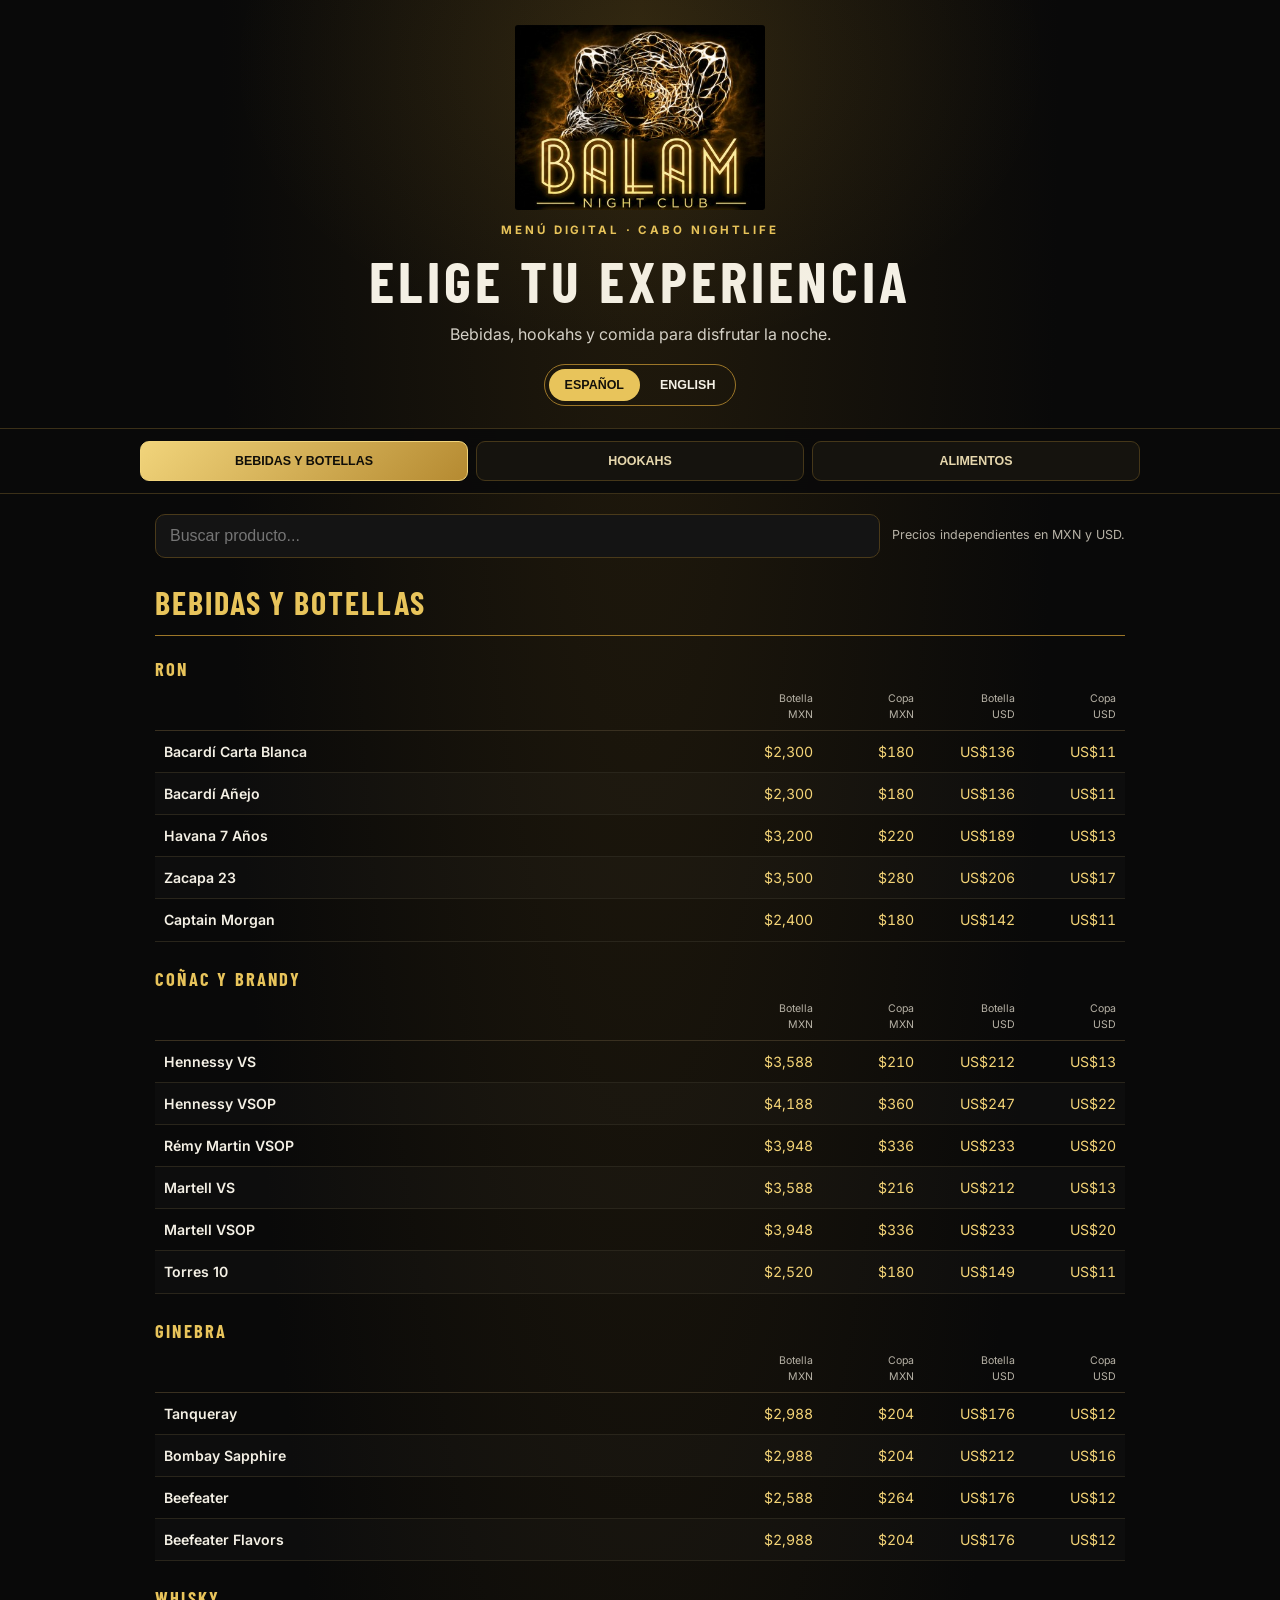
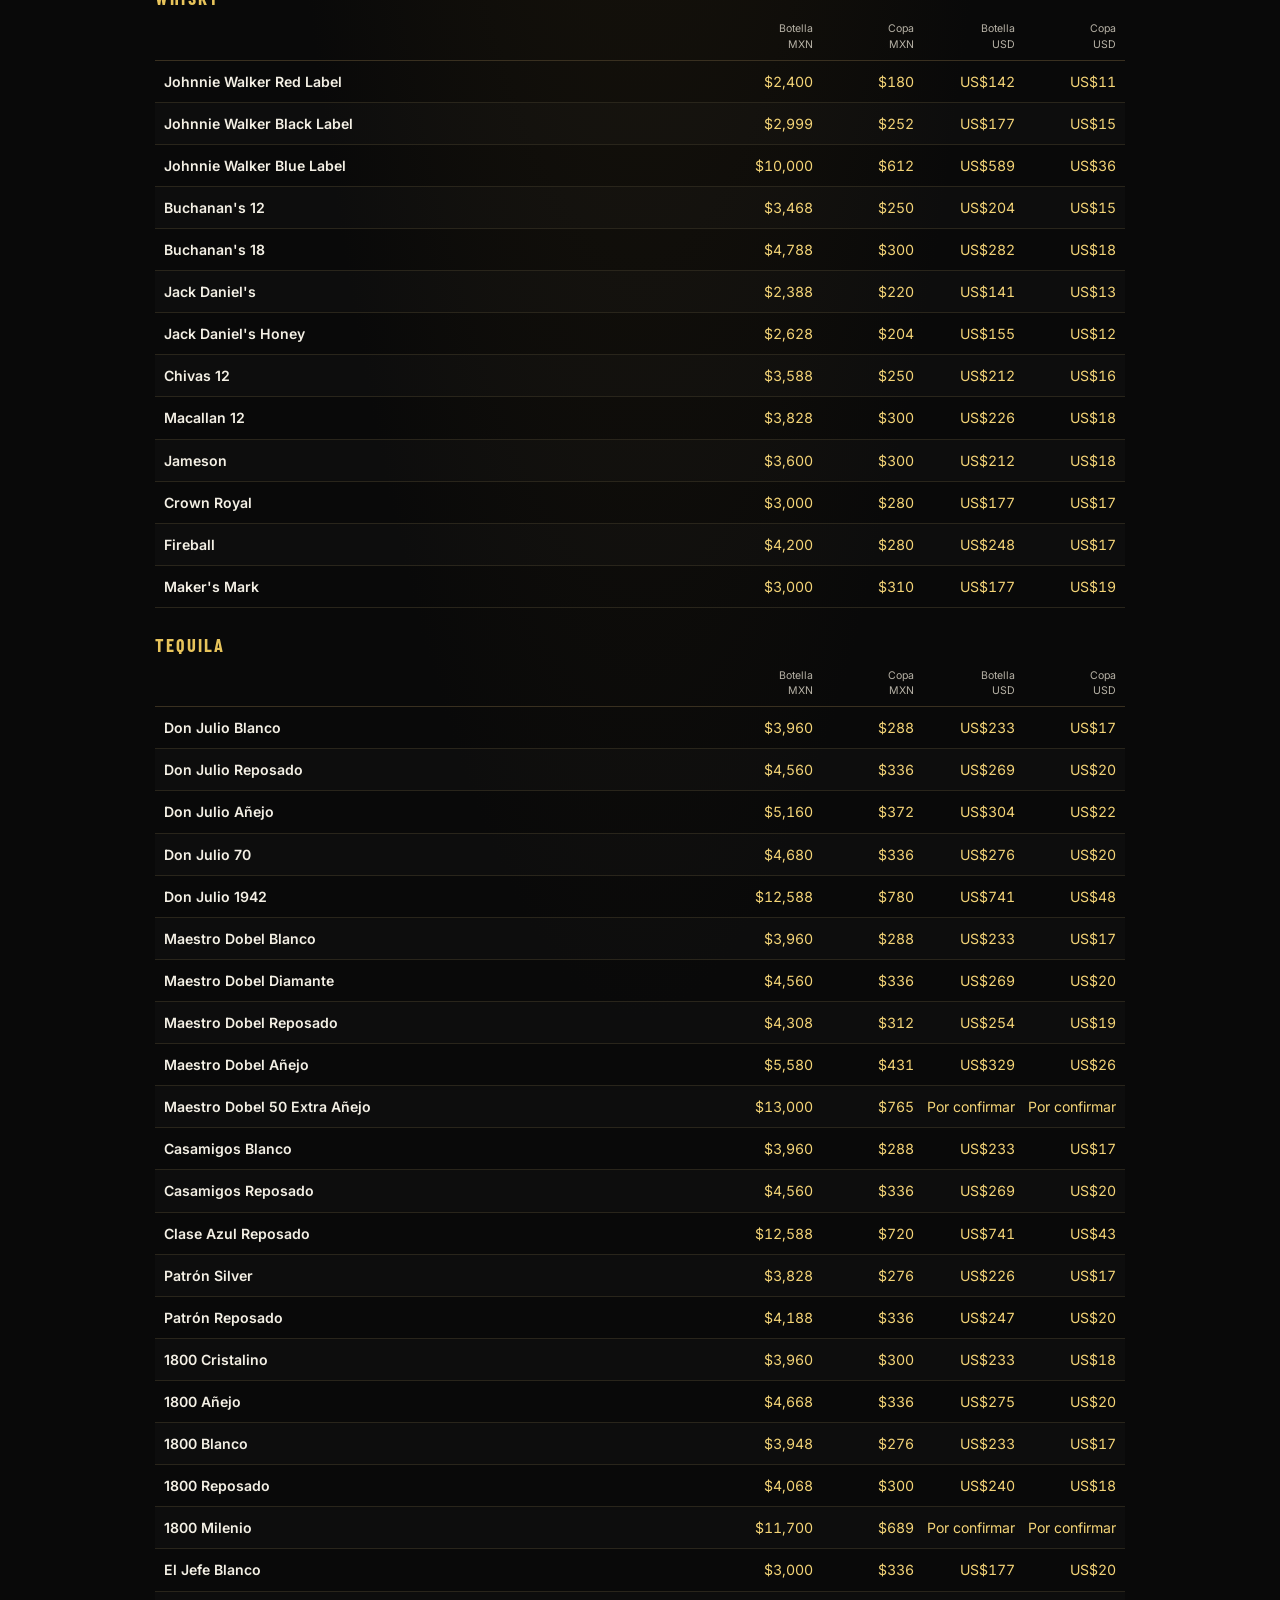
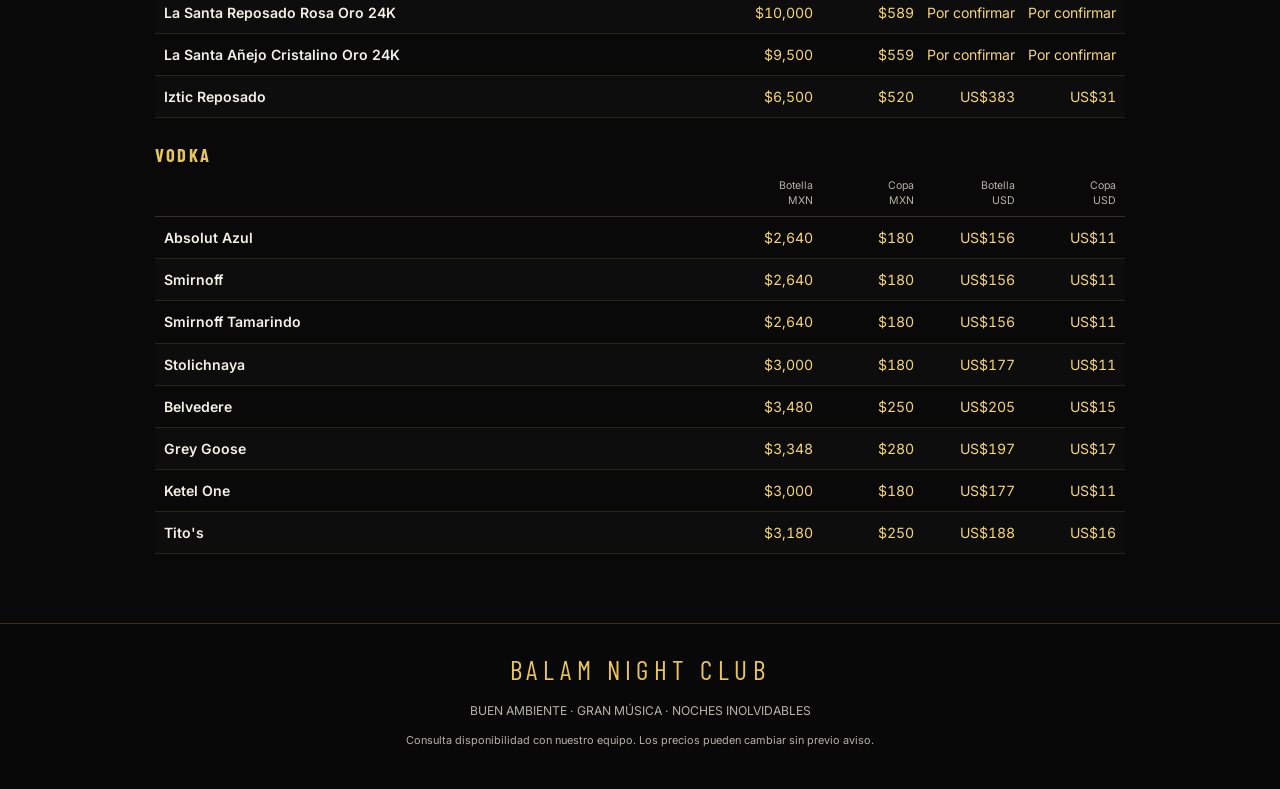
==== index.html @ 35eba12b "Add files via upload" ====
<!doctype html>
<html lang="es">
<head>
<meta charset="utf-8"><meta name="viewport" content="width=device-width, initial-scale=1">
<meta name="theme-color" content="#090909">
<meta name="description" content="Menú digital bilingüe de BALAM NIGHT CLUB. Drinks, bottles, hookahs and food.">
<title>BALAM NIGHT CLUB | Menú Digital</title>
<link rel="stylesheet" href="styles.css">
</head>
<body>
<header class="hero">
  <div class="hero-glow"></div>
  <img class="logo" src="assets/balam-logo.jpeg" alt="Logo BALAM NIGHT CLUB">
  <p class="eyebrow" data-i18n="eyebrow">MENÚ DIGITAL · CABO NIGHTLIFE</p>
  <h1 data-i18n="welcome">ELIGE TU EXPERIENCIA</h1>
  <p class="sub" data-i18n="subtitle">Bebidas, hookahs y comida para disfrutar la noche.</p>
  <div class="language" aria-label="Language selector">
    <button id="esBtn" class="active" type="button">ESPAÑOL</button>
    <button id="enBtn" type="button">ENGLISH</button>
  </div>
</header>
<nav class="tabs" aria-label="Menu categories">
  <button class="tab active" data-tab="drinks" data-i18n="drinks">BEBIDAS Y BOTELLAS</button>
  <button class="tab" data-tab="hookahs" data-i18n="hookahs">HOOKAHS</button>
  <button class="tab" data-tab="food" data-i18n="food">ALIMENTOS</button>
</nav>
<main>
  <div class="toolbar">
    <input id="search" type="search" placeholder="Buscar producto..." aria-label="Search menu">
    <p data-i18n="pricesNote">Precios independientes en MXN y USD.</p>
  </div>
  <section id="drinks" class="panel active">
    <h2 data-i18n="drinksTitle">Bebidas y botellas</h2>
    <div id="drinkGroups"></div>
  </section>
  <section id="hookahs" class="panel">
    <h2 data-i18n="hookahTitle">Hookahs</h2>
    <div id="hookahPrices" class="price-cards"></div>
    <h3 data-i18n="flavorsTitle">Sabores disponibles</h3>
    <div id="flavorGroups" class="flavor-grid"></div>
  </section>
  <section id="food" class="panel">
    <h2 data-i18n="foodTitle">Alimentos</h2>
    <div id="foodGrid" class="food-grid"></div>
  </section>
  <p id="empty" class="empty" hidden data-i18n="empty">No se encontraron productos.</p>
</main>
<footer>
  <p class="footer-brand">BALAM NIGHT CLUB</p>
  <p data-i18n="footer">GOOD VIBES · GREAT MUSIC · UNFORGETTABLE NIGHTS</p>
  <p class="disclaimer" data-i18n="disclaimer">Consulta disponibilidad con nuestro equipo. Los precios pueden cambiar sin previo aviso.</p>
</footer>
<script src="menu-data.js"></script><script src="app.js"></script>
</body></html>
---- styles.css ----
@import url('https://fonts.googleapis.com/css2?family=Barlow+Condensed:wght@500;600;700;800&family=Inter:wght@400;500;600;700&display=swap');
:root{--bg:#090909;--panel:#141414;--gold:#e8c45b;--gold2:#9c7628;--text:#f4f0e5;--muted:#b7b2a6;--line:#3b3018;--pink:#c5359d}
*{box-sizing:border-box}html{scroll-behavior:smooth}body{margin:0;background:radial-gradient(ellipse at top,#211a0c 0,#090909 420px);color:var(--text);font-family:Inter,Arial,sans-serif;line-height:1.5}.hero{max-width:1050px;margin:auto;text-align:center;padding:25px 18px 22px;position:relative;overflow:hidden}.hero-glow{position:absolute;inset:0;pointer-events:none;background:radial-gradient(ellipse at 50% 15%,#d4a83b1b,transparent 55%)}.logo{position:relative;display:block;width:min(250px,68vw);height:auto;max-height:210px;object-fit:contain;margin:0 auto 10px;border-radius:3px}.eyebrow{letter-spacing:.25em;color:var(--gold);font-size:.72rem;font-weight:700}.hero h1{font-family:"Barlow Condensed",Impact,sans-serif;text-transform:uppercase;letter-spacing:.07em;font-size:clamp(2rem,7vw,3.6rem);line-height:1.02;margin:12px 0}.sub{color:#d4d0c6;margin:0 auto 18px;max-width:540px}.language{display:inline-flex;border:1px solid var(--gold2);border-radius:999px;padding:4px;gap:4px}.language button{border:0;border-radius:999px;background:transparent;color:var(--text);padding:9px 16px;font-weight:700;font-size:.78rem;cursor:pointer}.language button.active{background:var(--gold);color:#14110a}.tabs{position:sticky;top:0;z-index:10;display:flex;gap:8px;overflow-x:auto;padding:12px max(12px,calc((100vw - 1000px)/2));background:#0a0a0af2;backdrop-filter:blur(14px);border-top:1px solid var(--line);border-bottom:1px solid var(--line)}.tab{flex:1;white-space:nowrap;border:1px solid #453719;background:#15130e;color:#e6d7ad;border-radius:9px;padding:12px 14px;font-weight:800;font-size:.78rem;cursor:pointer}.tab.active{background:linear-gradient(135deg,#f1d47b,#b58a31);color:#100e08;border-color:#f1d47b}main{max-width:1000px;margin:auto;padding:15px 15px 45px}.toolbar{display:flex;gap:12px;align-items:center;justify-content:space-between;flex-wrap:wrap;margin:5px 0 20px}.toolbar input{flex:1;min-width:200px;background:#141414;border:1px solid #4a3a1a;border-radius:10px;color:white;padding:12px 14px;font-size:1rem;outline:none}.toolbar input:focus{border-color:var(--gold)}.toolbar p{color:var(--muted);font-size:.78rem;margin:0}.panel{display:none}.panel.active{display:block}h2,h3{font-family:"Barlow Condensed",Impact,sans-serif;text-transform:uppercase;letter-spacing:.06em}h2{font-size:2rem;color:var(--gold);border-bottom:1px solid var(--gold2);padding-bottom:9px;margin:12px 0 18px}h3{color:var(--gold);font-size:1.4rem;margin:25px 0 12px}.drink-group{margin-bottom:24px}.group-title{font-size:1.15rem;color:var(--gold);text-transform:uppercase;letter-spacing:.12em;margin:20px 0 8px}.drink-head,.drink-row{display:grid;grid-template-columns:minmax(150px,1fr) repeat(4,minmax(62px,94px));gap:7px;align-items:center}.drink-head{color:var(--muted);font-size:.66rem;text-align:right;padding:0 9px 7px;border-bottom:1px solid #393020}.drink-head span:first-child{text-align:left}.drink-row{padding:10px 9px;border-bottom:1px solid #29251b;font-size:.88rem}.drink-row:nth-child(even){background:#ffffff04}.product-name{font-weight:600}.price{text-align:right;color:#f4d477;font-variant-numeric:tabular-nums;white-space:nowrap}.missing{color:#827c6e}.price-cards{display:grid;grid-template-columns:repeat(auto-fit,minmax(210px,1fr));gap:12px}.price-card,.flavor-card,.food-card{border:1px solid var(--line);background:linear-gradient(145deg,#181818,#0e0e0e);border-radius:12px;padding:16px}.price-card h3{margin:0 0 10px}.price-pair{display:flex;justify-content:space-between;gap:10px;border-top:1px solid #302817;padding-top:9px;margin-top:8px}.price-pair strong{color:var(--gold)}.flavor-grid,.food-grid{display:grid;grid-template-columns:repeat(auto-fit,minmax(220px,1fr));gap:12px}.flavor-card h3{margin:0 0 8px}.flavor-card ul{margin:0;padding-left:18px;color:#ddd8cb}.food-card h3{margin:0 0 7px;font-size:1.35rem}.food-card p{color:var(--muted);font-size:.9rem;margin:0 0 12px}.food-price{font-size:1.2rem;font-weight:800;color:var(--gold)}.food-price small{display:block;color:var(--muted);font-size:.75rem;font-weight:500}.empty{text-align:center;color:var(--muted);padding:25px}footer{text-align:center;padding:25px 15px 40px;border-top:1px solid var(--line);background:#080808;color:var(--muted);font-size:.76rem}.footer-brand{font-family:"Barlow Condensed",Impact,sans-serif;color:var(--gold);font-size:1.7rem;letter-spacing:.2em;margin:0}.disclaimer{max-width:600px;margin:10px auto 0;font-size:.68rem}.hidden-by-search{display:none!important}
@media(max-width:620px){.hero{padding-top:18px}.logo{width:min(210px,60vw)}.tabs{padding:9px 10px}.tab{font-size:.68rem;padding:11px 10px}.drink-head,.drink-row{grid-template-columns:minmax(110px,1fr) repeat(4,minmax(48px,1fr));gap:4px}.drink-head{font-size:.56rem;padding-left:2px;padding-right:2px}.drink-row{font-size:.72rem;padding:10px 2px}.product-name{overflow-wrap:anywhere}.price{font-size:.69rem}.toolbar p{width:100%}}
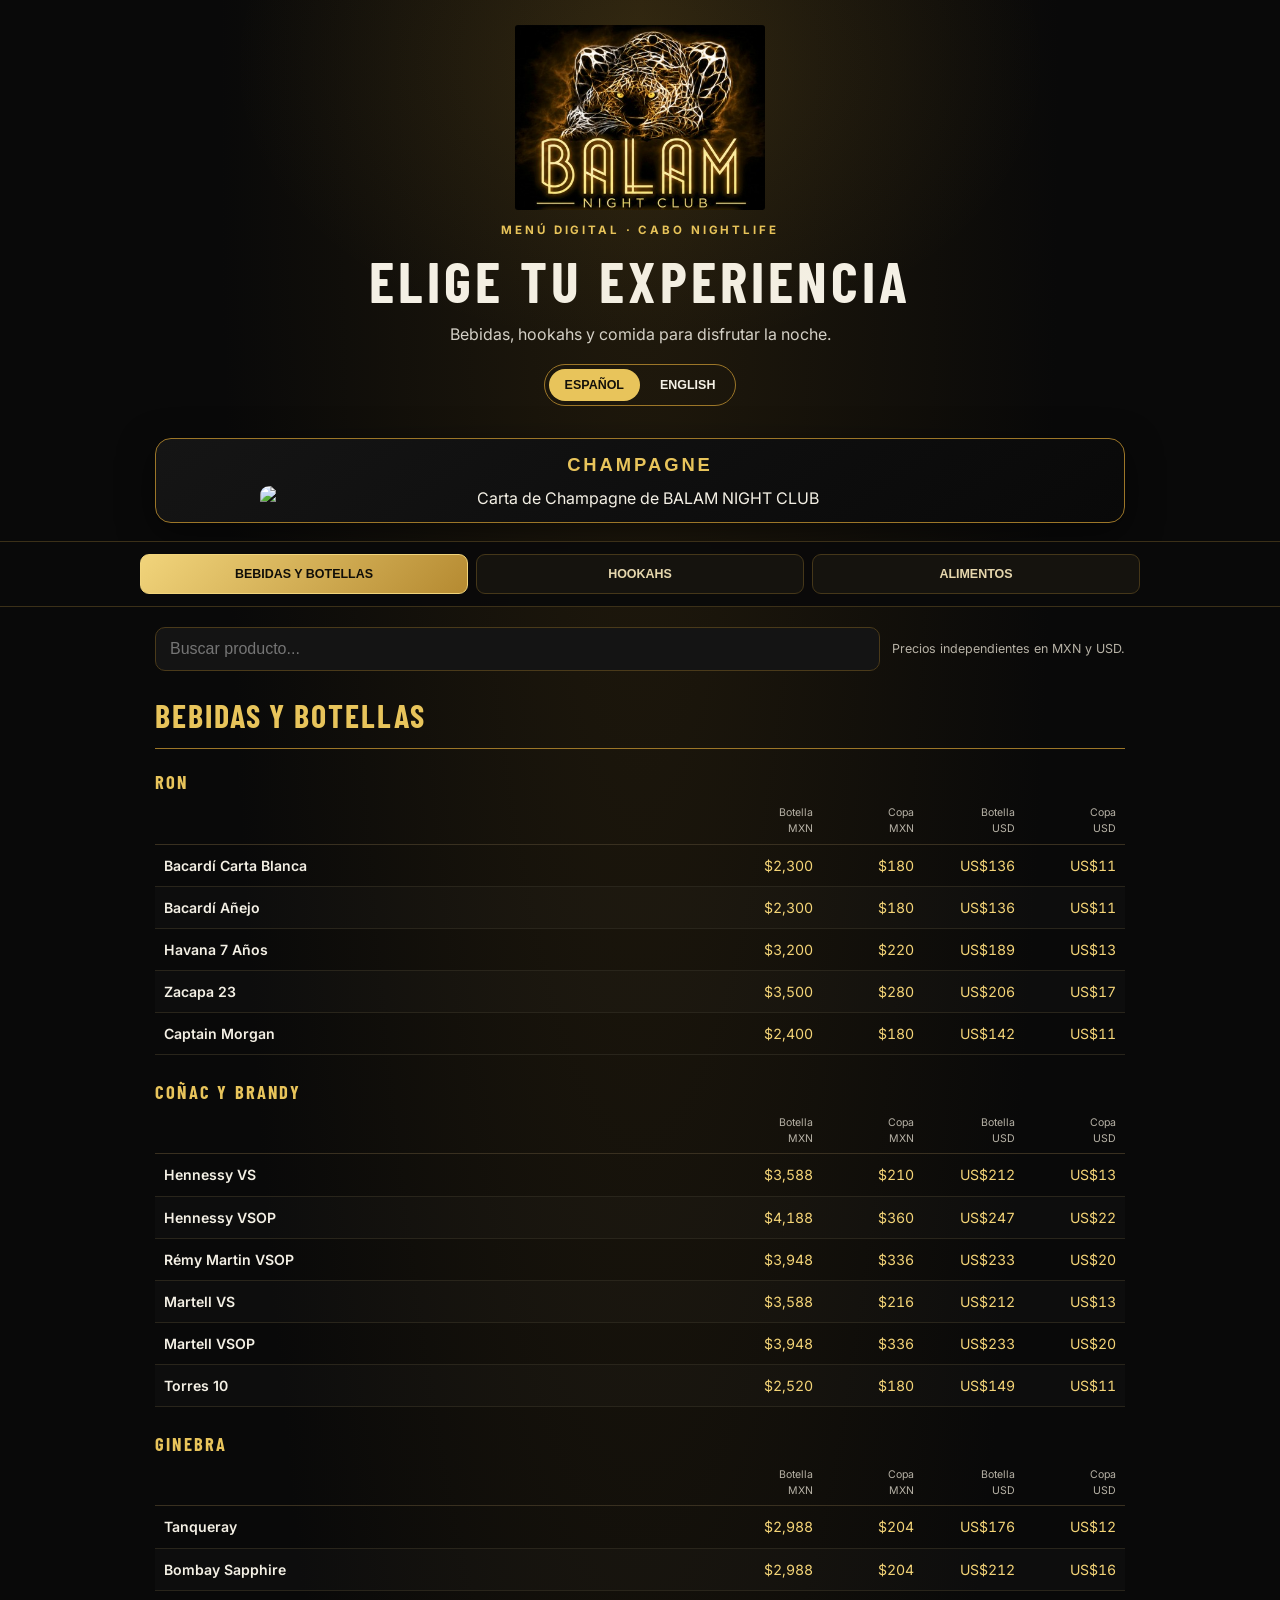
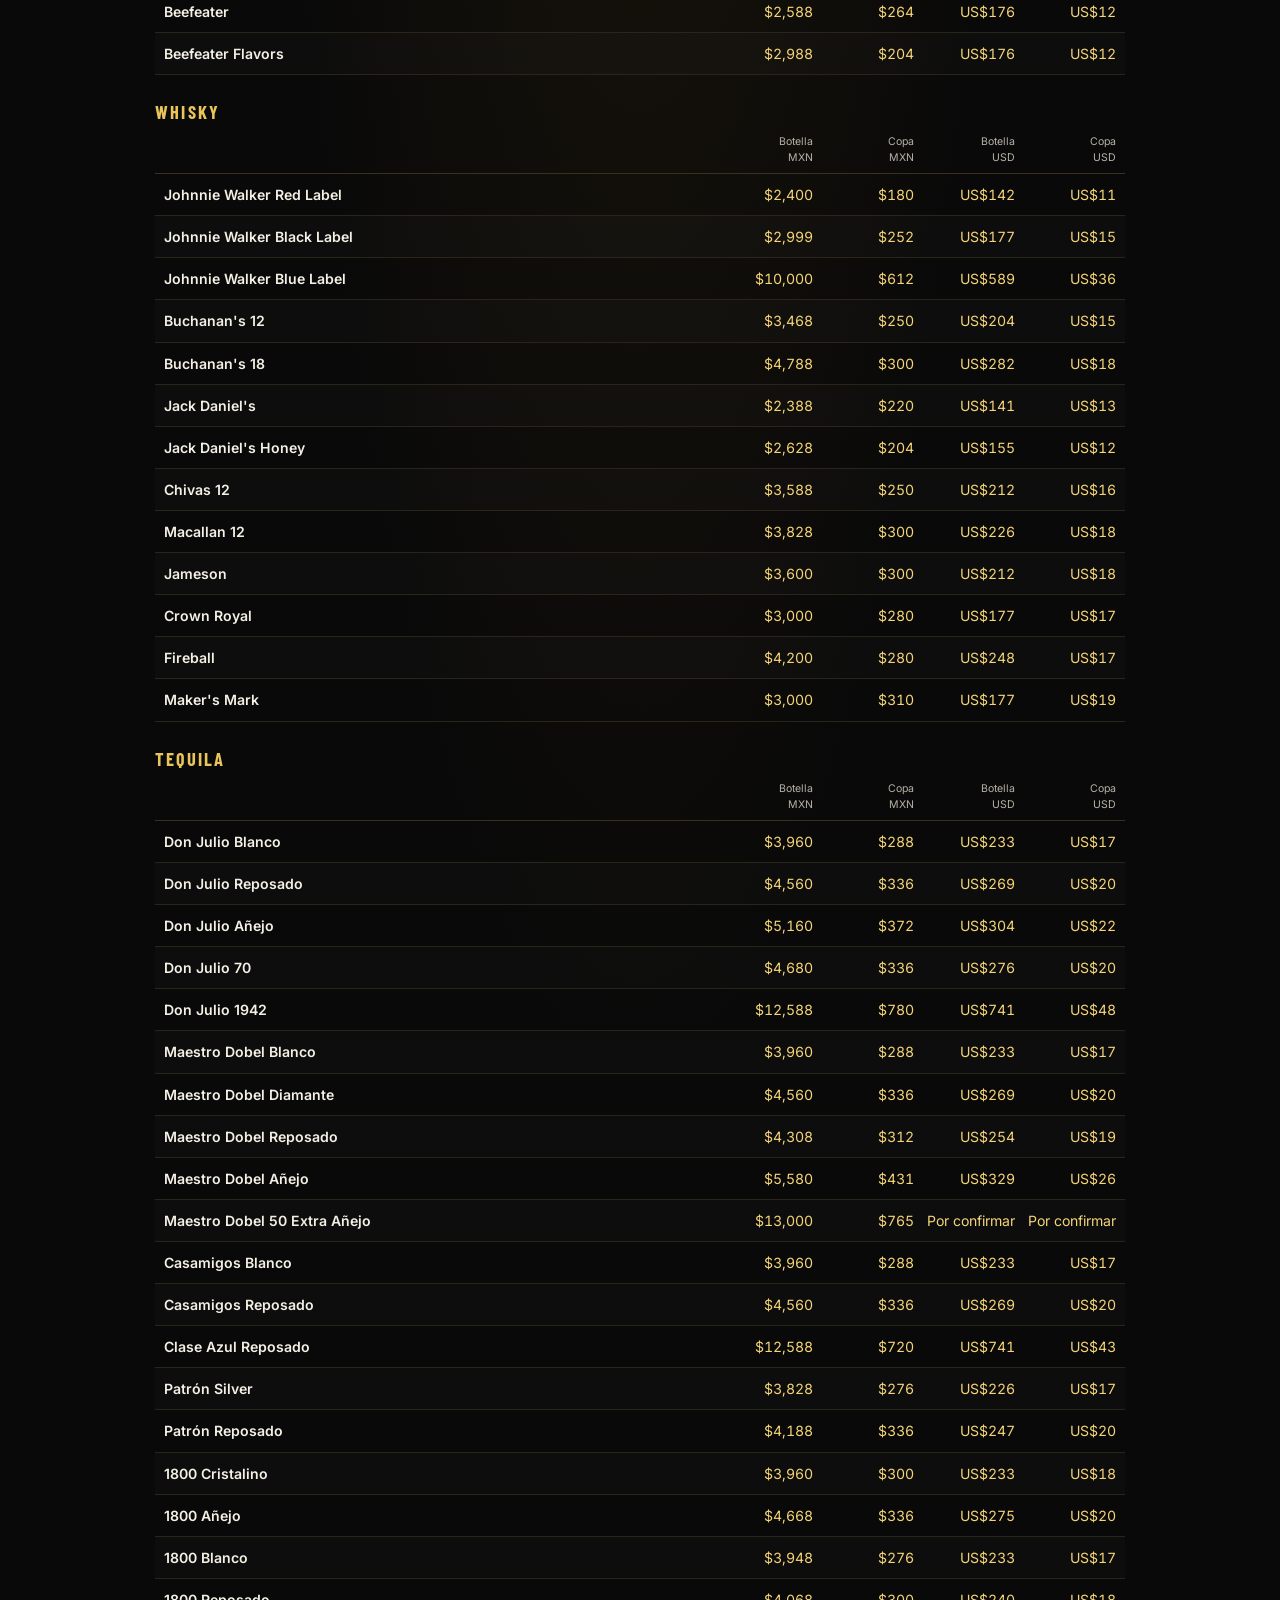
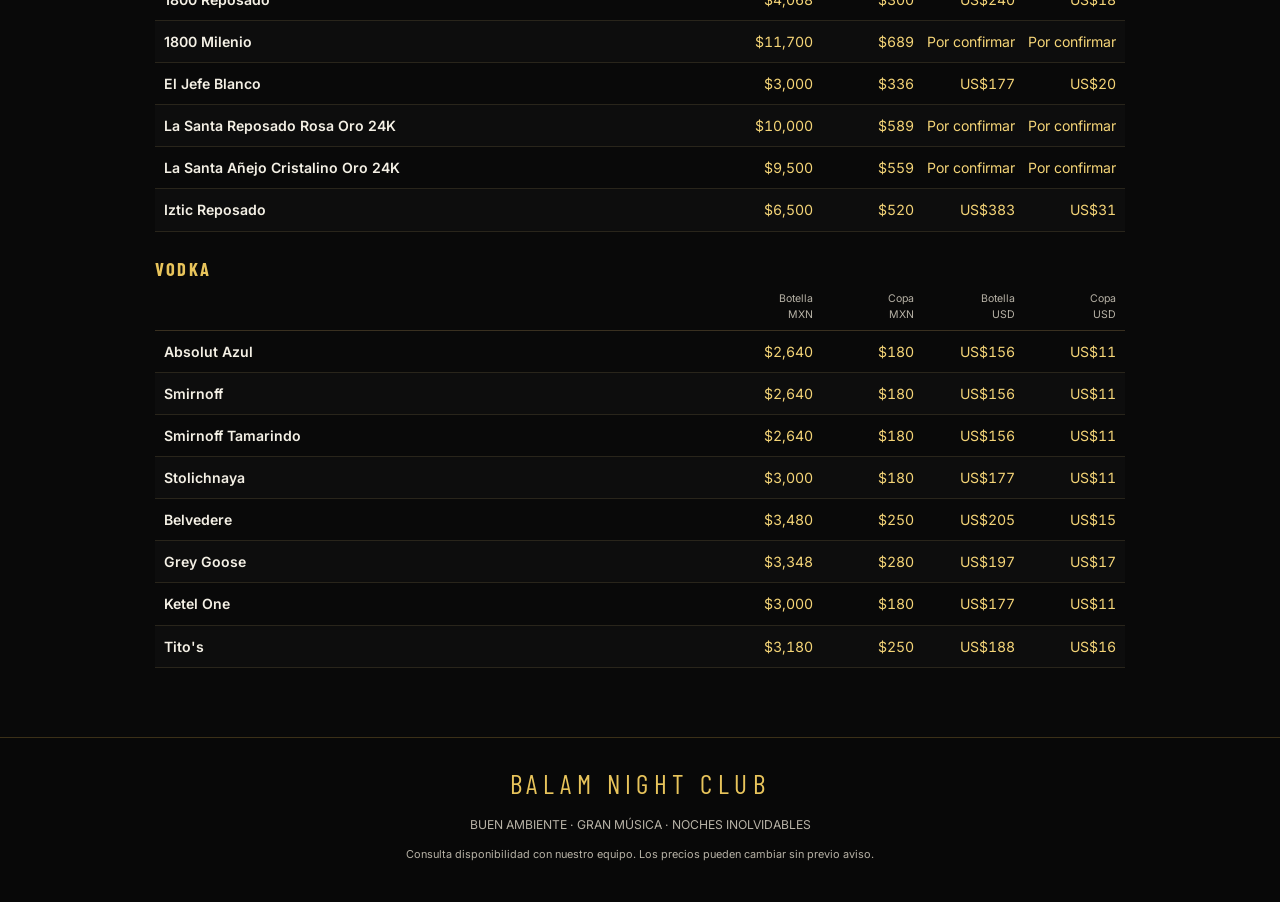
==== commit 3605f885: "Add files via upload" ====
--- a/index.html
+++ b/index.html
@@ -19,6 +19,12 @@
     <button id="enBtn" type="button">ENGLISH</button>
   </div>
 </header>
+<section class="featured-champagne" aria-label="Champagne menu">
+  <div class="featured-inner">
+    <p class="featured-label">CHAMPAGNE</p>
+    <img src="assets/champagne-menu.png" alt="Carta de Champagne de BALAM NIGHT CLUB">
+  </div>
+</section>
 <nav class="tabs" aria-label="Menu categories">
   <button class="tab active" data-tab="drinks" data-i18n="drinks">BEBIDAS Y BOTELLAS</button>
   <button class="tab" data-tab="hookahs" data-i18n="hookahs">HOOKAHS</button>
--- a/styles.css
+++ b/styles.css
@@ -2,3 +2,9 @@
 :root{--bg:#090909;--panel:#141414;--gold:#e8c45b;--gold2:#9c7628;--text:#f4f0e5;--muted:#b7b2a6;--line:#3b3018;--pink:#c5359d}
 *{box-sizing:border-box}html{scroll-behavior:smooth}body{margin:0;background:radial-gradient(ellipse at top,#211a0c 0,#090909 420px);color:var(--text);font-family:Inter,Arial,sans-serif;line-height:1.5}.hero{max-width:1050px;margin:auto;text-align:center;padding:25px 18px 22px;position:relative;overflow:hidden}.hero-glow{position:absolute;inset:0;pointer-events:none;background:radial-gradient(ellipse at 50% 15%,#d4a83b1b,transparent 55%)}.logo{position:relative;display:block;width:min(250px,68vw);height:auto;max-height:210px;object-fit:contain;margin:0 auto 10px;border-radius:3px}.eyebrow{letter-spacing:.25em;color:var(--gold);font-size:.72rem;font-weight:700}.hero h1{font-family:"Barlow Condensed",Impact,sans-serif;text-transform:uppercase;letter-spacing:.07em;font-size:clamp(2rem,7vw,3.6rem);line-height:1.02;margin:12px 0}.sub{color:#d4d0c6;margin:0 auto 18px;max-width:540px}.language{display:inline-flex;border:1px solid var(--gold2);border-radius:999px;padding:4px;gap:4px}.language button{border:0;border-radius:999px;background:transparent;color:var(--text);padding:9px 16px;font-weight:700;font-size:.78rem;cursor:pointer}.language button.active{background:var(--gold);color:#14110a}.tabs{position:sticky;top:0;z-index:10;display:flex;gap:8px;overflow-x:auto;padding:12px max(12px,calc((100vw - 1000px)/2));background:#0a0a0af2;backdrop-filter:blur(14px);border-top:1px solid var(--line);border-bottom:1px solid var(--line)}.tab{flex:1;white-space:nowrap;border:1px solid #453719;background:#15130e;color:#e6d7ad;border-radius:9px;padding:12px 14px;font-weight:800;font-size:.78rem;cursor:pointer}.tab.active{background:linear-gradient(135deg,#f1d47b,#b58a31);color:#100e08;border-color:#f1d47b}main{max-width:1000px;margin:auto;padding:15px 15px 45px}.toolbar{display:flex;gap:12px;align-items:center;justify-content:space-between;flex-wrap:wrap;margin:5px 0 20px}.toolbar input{flex:1;min-width:200px;background:#141414;border:1px solid #4a3a1a;border-radius:10px;color:white;padding:12px 14px;font-size:1rem;outline:none}.toolbar input:focus{border-color:var(--gold)}.toolbar p{color:var(--muted);font-size:.78rem;margin:0}.panel{display:none}.panel.active{display:block}h2,h3{font-family:"Barlow Condensed",Impact,sans-serif;text-transform:uppercase;letter-spacing:.06em}h2{font-size:2rem;color:var(--gold);border-bottom:1px solid var(--gold2);padding-bottom:9px;margin:12px 0 18px}h3{color:var(--gold);font-size:1.4rem;margin:25px 0 12px}.drink-group{margin-bottom:24px}.group-title{font-size:1.15rem;color:var(--gold);text-transform:uppercase;letter-spacing:.12em;margin:20px 0 8px}.drink-head,.drink-row{display:grid;grid-template-columns:minmax(150px,1fr) repeat(4,minmax(62px,94px));gap:7px;align-items:center}.drink-head{color:var(--muted);font-size:.66rem;text-align:right;padding:0 9px 7px;border-bottom:1px solid #393020}.drink-head span:first-child{text-align:left}.drink-row{padding:10px 9px;border-bottom:1px solid #29251b;font-size:.88rem}.drink-row:nth-child(even){background:#ffffff04}.product-name{font-weight:600}.price{text-align:right;color:#f4d477;font-variant-numeric:tabular-nums;white-space:nowrap}.missing{color:#827c6e}.price-cards{display:grid;grid-template-columns:repeat(auto-fit,minmax(210px,1fr));gap:12px}.price-card,.flavor-card,.food-card{border:1px solid var(--line);background:linear-gradient(145deg,#181818,#0e0e0e);border-radius:12px;padding:16px}.price-card h3{margin:0 0 10px}.price-pair{display:flex;justify-content:space-between;gap:10px;border-top:1px solid #302817;padding-top:9px;margin-top:8px}.price-pair strong{color:var(--gold)}.flavor-grid,.food-grid{display:grid;grid-template-columns:repeat(auto-fit,minmax(220px,1fr));gap:12px}.flavor-card h3{margin:0 0 8px}.flavor-card ul{margin:0;padding-left:18px;color:#ddd8cb}.food-card h3{margin:0 0 7px;font-size:1.35rem}.food-card p{color:var(--muted);font-size:.9rem;margin:0 0 12px}.food-price{font-size:1.2rem;font-weight:800;color:var(--gold)}.food-price small{display:block;color:var(--muted);font-size:.75rem;font-weight:500}.empty{text-align:center;color:var(--muted);padding:25px}footer{text-align:center;padding:25px 15px 40px;border-top:1px solid var(--line);background:#080808;color:var(--muted);font-size:.76rem}.footer-brand{font-family:"Barlow Condensed",Impact,sans-serif;color:var(--gold);font-size:1.7rem;letter-spacing:.2em;margin:0}.disclaimer{max-width:600px;margin:10px auto 0;font-size:.68rem}.hidden-by-search{display:none!important}
 @media(max-width:620px){.hero{padding-top:18px}.logo{width:min(210px,60vw)}.tabs{padding:9px 10px}.tab{font-size:.68rem;padding:11px 10px}.drink-head,.drink-row{grid-template-columns:minmax(110px,1fr) repeat(4,minmax(48px,1fr));gap:4px}.drink-head{font-size:.56rem;padding-left:2px;padding-right:2px}.drink-row{font-size:.72rem;padding:10px 2px}.product-name{overflow-wrap:anywhere}.price{font-size:.69rem}.toolbar p{width:100%}}
+
+.featured-champagne{max-width:1000px;margin:0 auto;padding:10px 15px 18px;text-align:center}
+.featured-inner{position:relative;background:linear-gradient(145deg,#151515,#090909);border:1px solid var(--gold2);border-radius:16px;padding:12px;box-shadow:0 10px 35px #0008}
+.featured-label{margin:0 0 8px;color:var(--gold);font-family:"Barlow Condensed",Impact,sans-serif;font-size:1.15rem;font-weight:800;letter-spacing:.16em}
+.featured-inner img{display:block;width:100%;max-width:760px;height:auto;margin:auto;border-radius:9px}
+@media(max-width:620px){.featured-champagne{padding:8px 10px 14px}.featured-inner{padding:8px;border-radius:12px}.featured-label{font-size:1rem;margin-bottom:6px}}
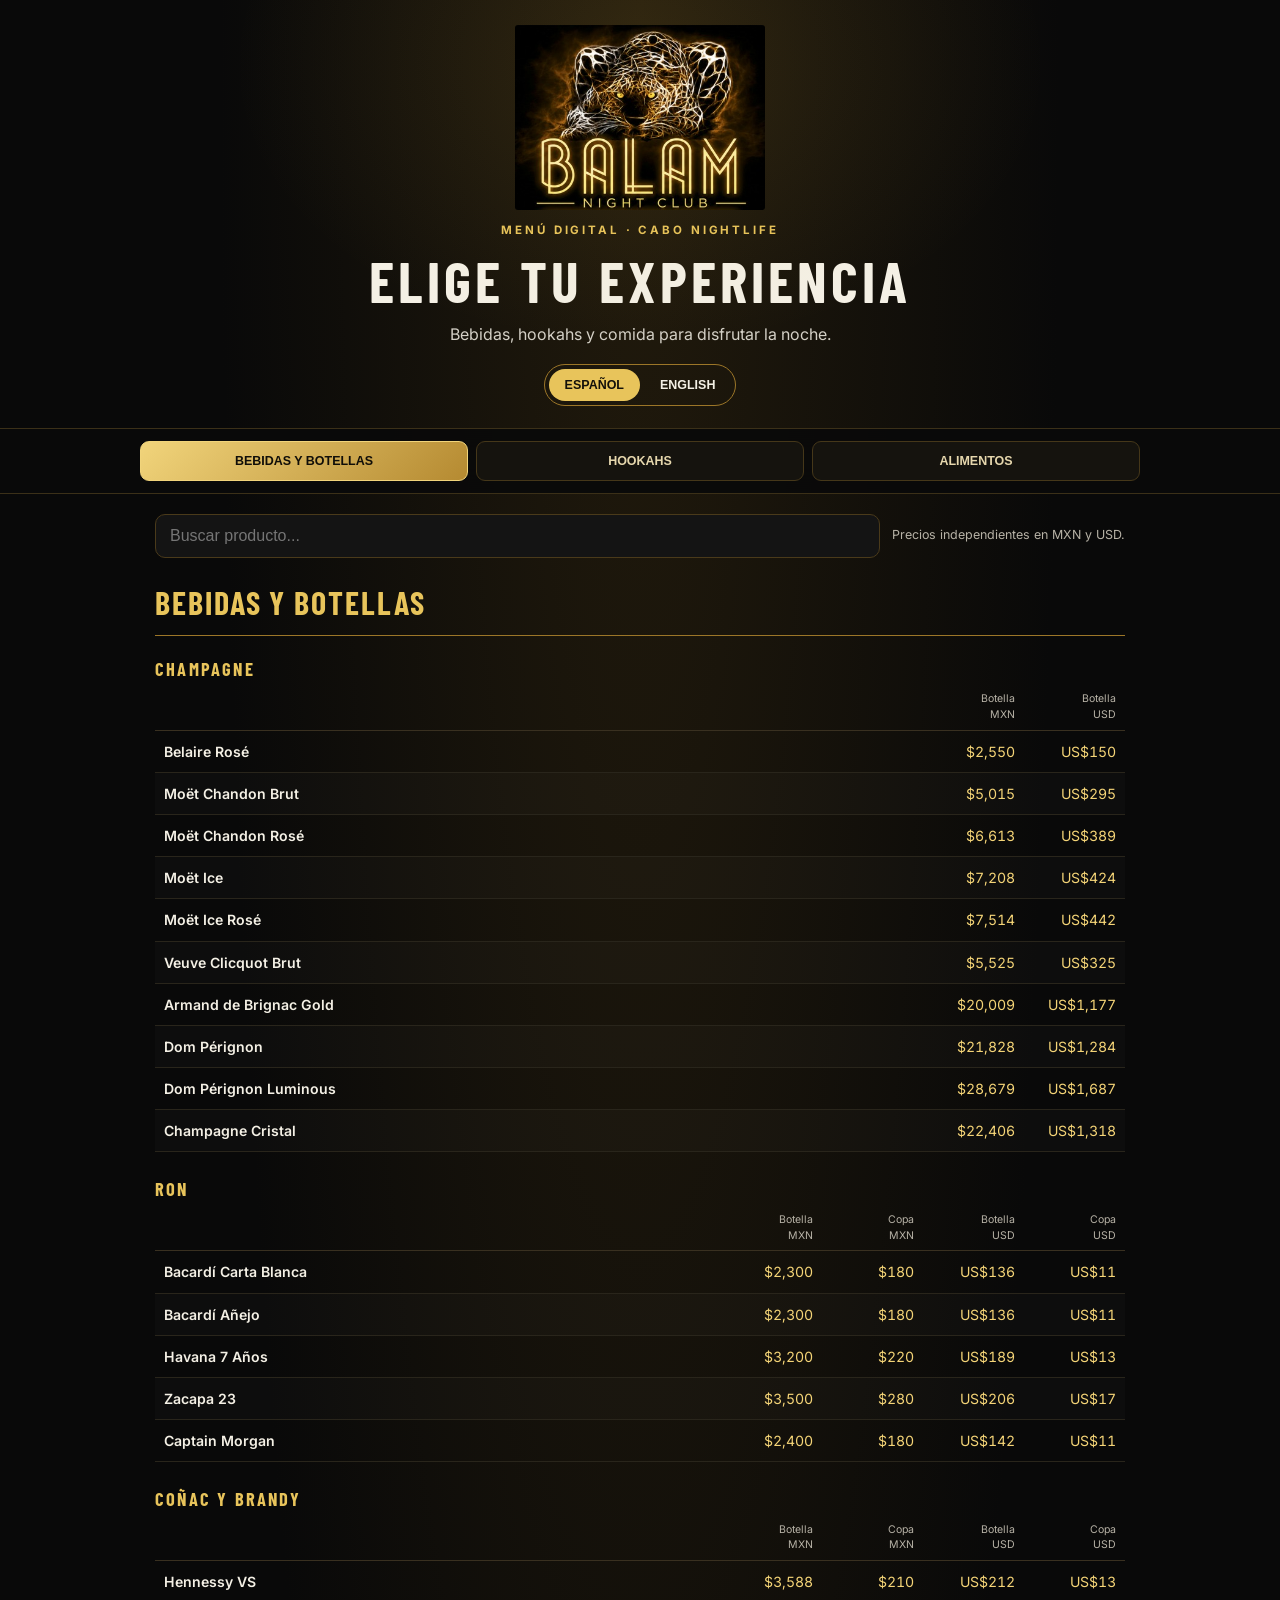
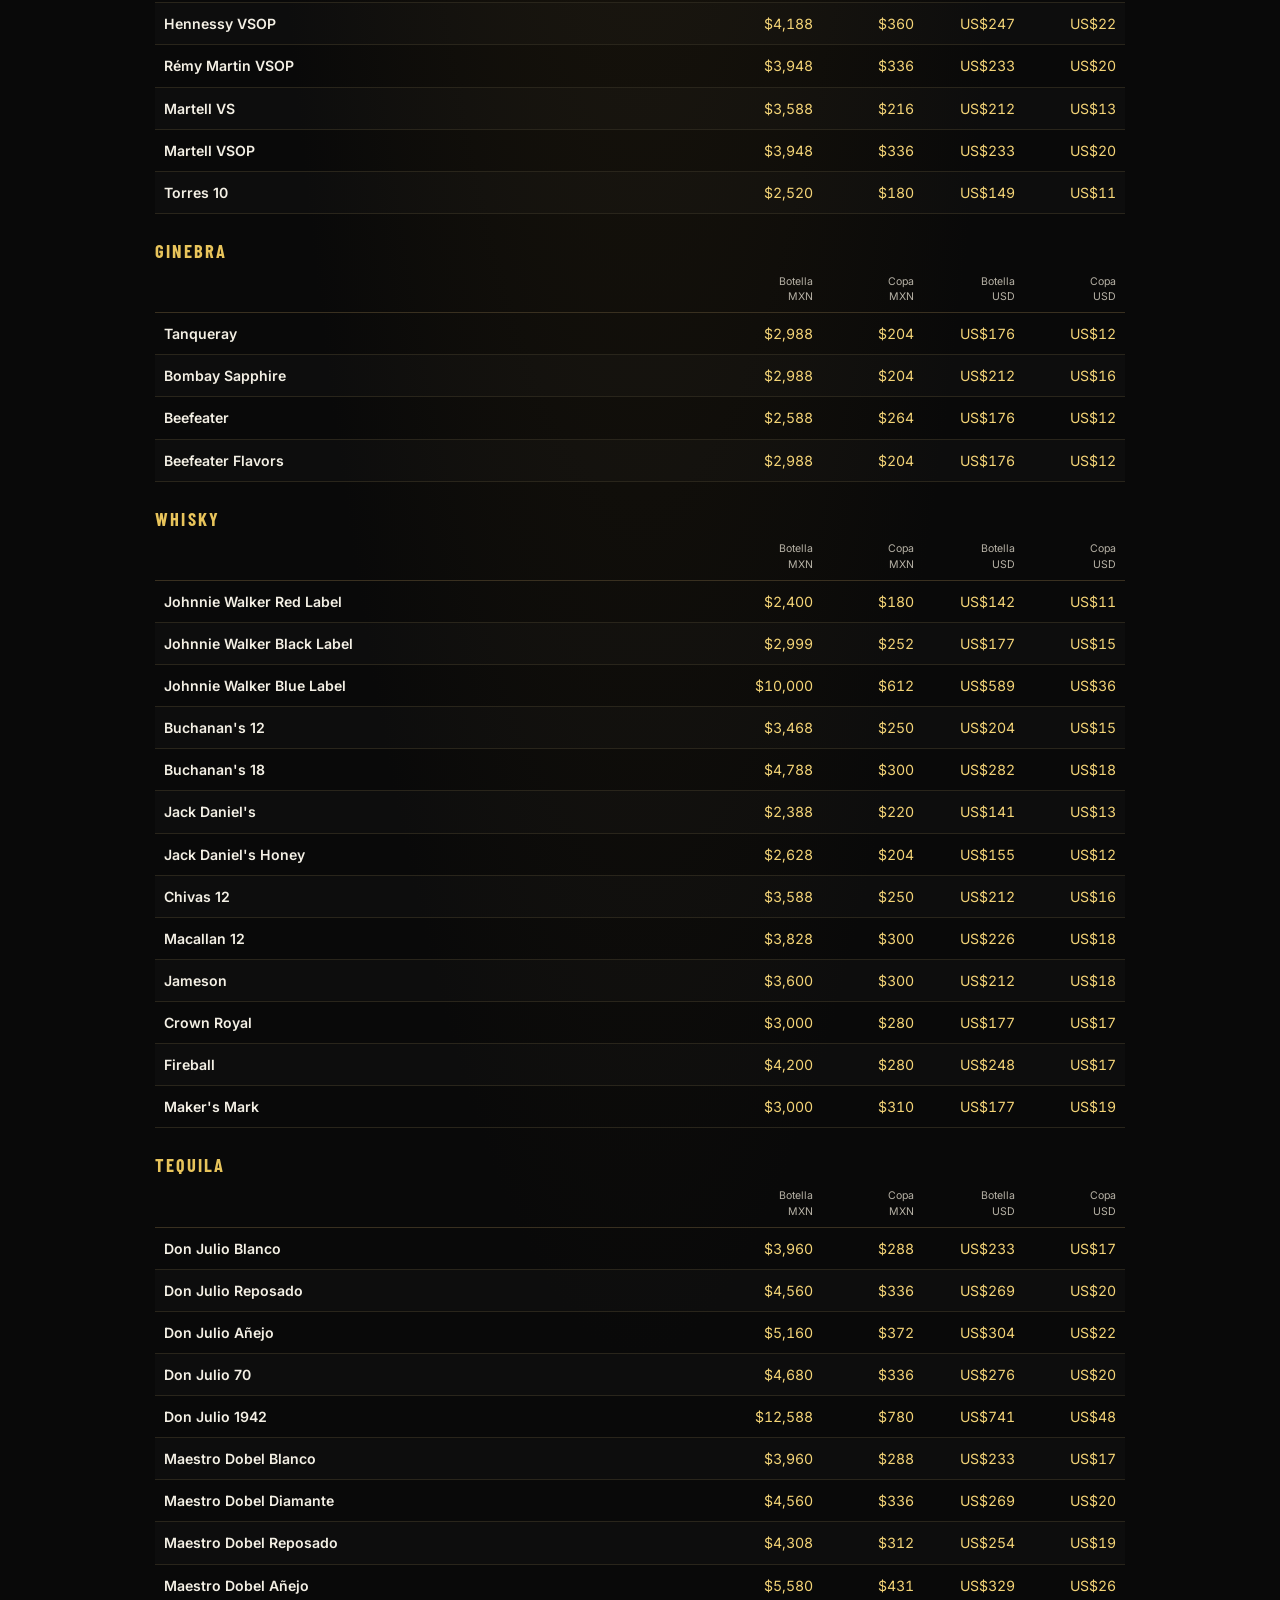
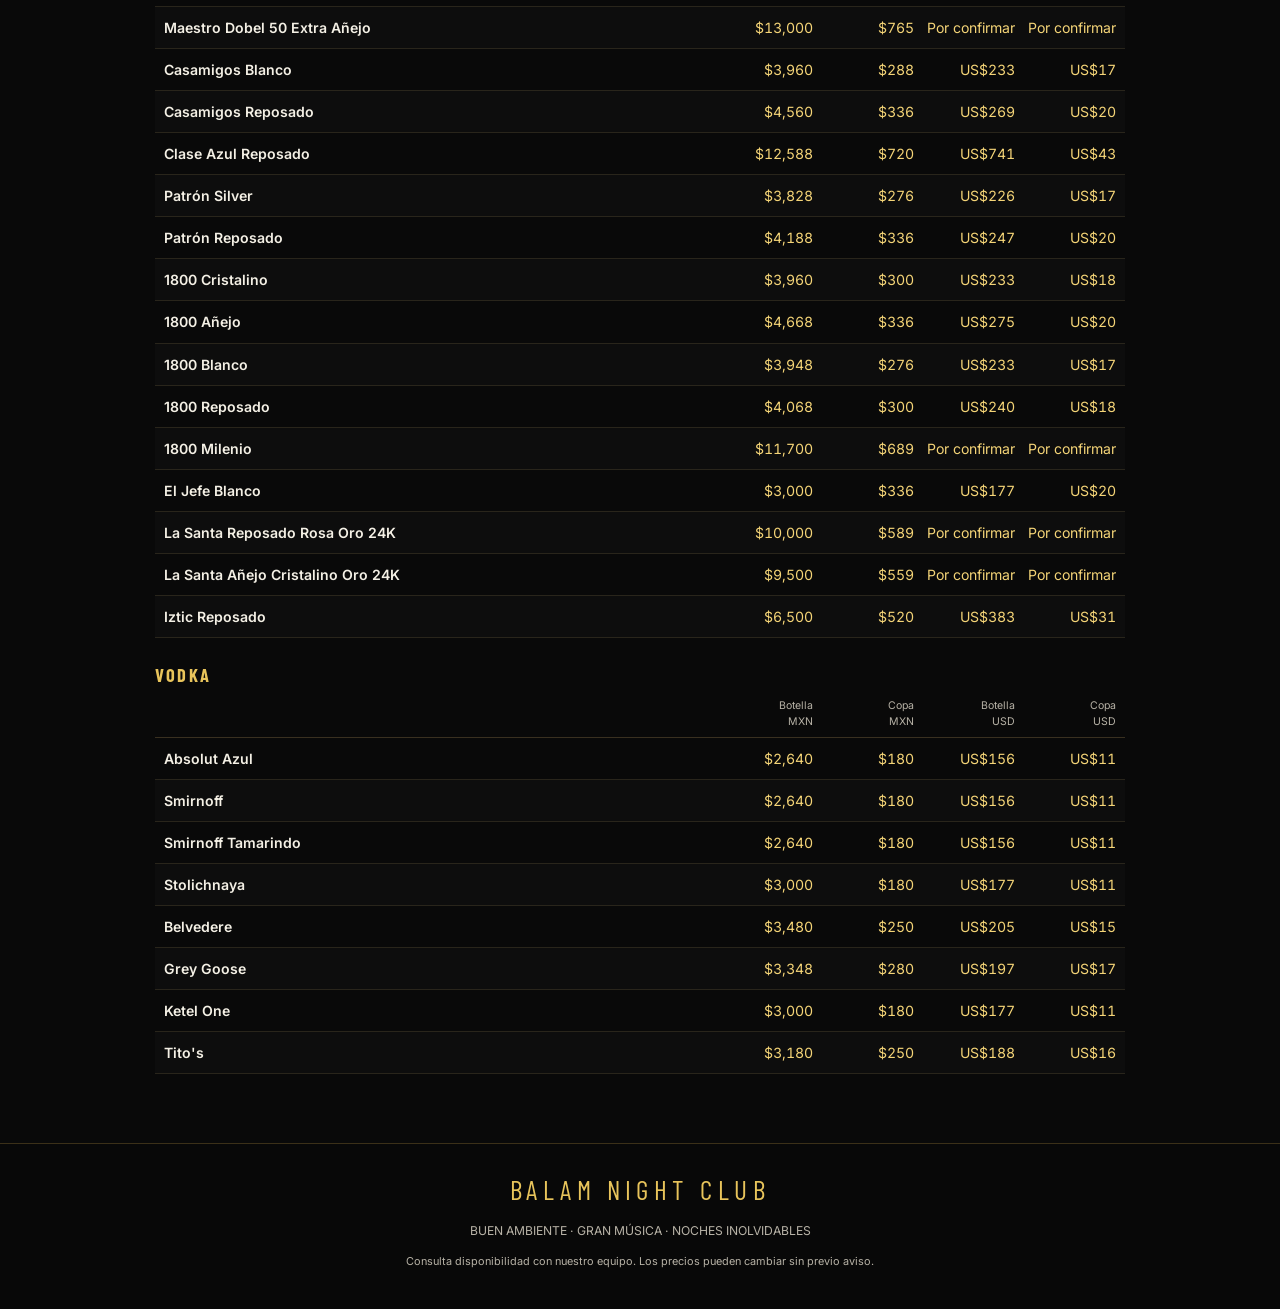
==== commit 15863def: "Update index.html" ====
--- a/index.html
+++ b/index.html
@@ -7,54 +7,135 @@
 <title>BALAM NIGHT CLUB | Menú Digital</title>
 <link rel="stylesheet" href="styles.css">
 </head>
+
 <body>
+
 <header class="hero">
   <div class="hero-glow"></div>
+
   <img class="logo" src="assets/balam-logo.jpeg" alt="Logo BALAM NIGHT CLUB">
+
   <p class="eyebrow" data-i18n="eyebrow">MENÚ DIGITAL · CABO NIGHTLIFE</p>
+
   <h1 data-i18n="welcome">ELIGE TU EXPERIENCIA</h1>
-  <p class="sub" data-i18n="subtitle">Bebidas, hookahs y comida para disfrutar la noche.</p>
+
+  <p class="sub" data-i18n="subtitle">
+    Bebidas, hookahs y comida para disfrutar la noche.
+  </p>
+
   <div class="language" aria-label="Language selector">
     <button id="esBtn" class="active" type="button">ESPAÑOL</button>
     <button id="enBtn" type="button">ENGLISH</button>
   </div>
 </header>
-<section class="featured-champagne" aria-label="Champagne menu">
-  <div class="featured-inner">
-    <p class="featured-label">CHAMPAGNE</p>
-    <img src="assets/champagne-menu.png" alt="Carta de Champagne de BALAM NIGHT CLUB">
+
+<nav class="tabs" aria-label="Menu categories">
+
+  <button
+    class="tab active"
+    data-tab="drinks"
+    data-i18n="drinks">
+    BEBIDAS Y BOTELLAS
+  </button>
+
+  <button
+    class="tab"
+    data-tab="hookahs"
+    data-i18n="hookahs">
+    HOOKAHS
+  </button>
+
+  <button
+    class="tab"
+    data-tab="food"
+    data-i18n="food">
+    ALIMENTOS
+  </button>
+
+</nav>
+
+<main>
+
+  <div class="toolbar">
+
+    <input
+      id="search"
+      type="search"
+      placeholder="Buscar producto..."
+      aria-label="Search menu">
+
+    <p data-i18n="pricesNote">
+      Precios independientes en MXN y USD.
+    </p>
+
   </div>
-</section>
-<nav class="tabs" aria-label="Menu categories">
-  <button class="tab active" data-tab="drinks" data-i18n="drinks">BEBIDAS Y BOTELLAS</button>
-  <button class="tab" data-tab="hookahs" data-i18n="hookahs">HOOKAHS</button>
-  <button class="tab" data-tab="food" data-i18n="food">ALIMENTOS</button>
-</nav>
-<main>
-  <div class="toolbar">
-    <input id="search" type="search" placeholder="Buscar producto..." aria-label="Search menu">
-    <p data-i18n="pricesNote">Precios independientes en MXN y USD.</p>
-  </div>
+
   <section id="drinks" class="panel active">
-    <h2 data-i18n="drinksTitle">Bebidas y botellas</h2>
+
+    <h2 data-i18n="drinksTitle">
+      Bebidas y botellas
+    </h2>
+
     <div id="drinkGroups"></div>
+
   </section>
+
   <section id="hookahs" class="panel">
-    <h2 data-i18n="hookahTitle">Hookahs</h2>
+
+    <h2 data-i18n="hookahTitle">
+      Hookahs
+    </h2>
+
     <div id="hookahPrices" class="price-cards"></div>
-    <h3 data-i18n="flavorsTitle">Sabores disponibles</h3>
+
+    <h3 data-i18n="flavorsTitle">
+      Sabores disponibles
+    </h3>
+
     <div id="flavorGroups" class="flavor-grid"></div>
+
   </section>
+
   <section id="food" class="panel">
-    <h2 data-i18n="foodTitle">Alimentos</h2>
+
+    <h2 data-i18n="foodTitle">
+      Alimentos
+    </h2>
+
     <div id="foodGrid" class="food-grid"></div>
+
   </section>
-  <p id="empty" class="empty" hidden data-i18n="empty">No se encontraron productos.</p>
+
+  <p
+    id="empty"
+    class="empty"
+    hidden
+    data-i18n="empty">
+    No se encontraron productos.
+  </p>
+
 </main>
+
 <footer>
-  <p class="footer-brand">BALAM NIGHT CLUB</p>
-  <p data-i18n="footer">GOOD VIBES · GREAT MUSIC · UNFORGETTABLE NIGHTS</p>
-  <p class="disclaimer" data-i18n="disclaimer">Consulta disponibilidad con nuestro equipo. Los precios pueden cambiar sin previo aviso.</p>
+
+  <p class="footer-brand">
+    BALAM NIGHT CLUB
+  </p>
+
+  <p data-i18n="footer">
+    GOOD VIBES · GREAT MUSIC · UNFORGETTABLE NIGHTS
+  </p>
+
+  <p
+    class="disclaimer"
+    data-i18n="disclaimer">
+    Consulta disponibilidad con nuestro equipo. Los precios pueden cambiar sin previo aviso.
+  </p>
+
 </footer>
-<script src="menu-data.js"></script><script src="app.js"></script>
-</body></html>+
+<script src="menu-data.js"></script>
+<script src="app.js"></script>
+
+</body>
+</html>
--- a/styles.css
+++ b/styles.css
@@ -1,10 +1,5 @@
 @import url('https://fonts.googleapis.com/css2?family=Barlow+Condensed:wght@500;600;700;800&family=Inter:wght@400;500;600;700&display=swap');
 :root{--bg:#090909;--panel:#141414;--gold:#e8c45b;--gold2:#9c7628;--text:#f4f0e5;--muted:#b7b2a6;--line:#3b3018;--pink:#c5359d}
-*{box-sizing:border-box}html{scroll-behavior:smooth}body{margin:0;background:radial-gradient(ellipse at top,#211a0c 0,#090909 420px);color:var(--text);font-family:Inter,Arial,sans-serif;line-height:1.5}.hero{max-width:1050px;margin:auto;text-align:center;padding:25px 18px 22px;position:relative;overflow:hidden}.hero-glow{position:absolute;inset:0;pointer-events:none;background:radial-gradient(ellipse at 50% 15%,#d4a83b1b,transparent 55%)}.logo{position:relative;display:block;width:min(250px,68vw);height:auto;max-height:210px;object-fit:contain;margin:0 auto 10px;border-radius:3px}.eyebrow{letter-spacing:.25em;color:var(--gold);font-size:.72rem;font-weight:700}.hero h1{font-family:"Barlow Condensed",Impact,sans-serif;text-transform:uppercase;letter-spacing:.07em;font-size:clamp(2rem,7vw,3.6rem);line-height:1.02;margin:12px 0}.sub{color:#d4d0c6;margin:0 auto 18px;max-width:540px}.language{display:inline-flex;border:1px solid var(--gold2);border-radius:999px;padding:4px;gap:4px}.language button{border:0;border-radius:999px;background:transparent;color:var(--text);padding:9px 16px;font-weight:700;font-size:.78rem;cursor:pointer}.language button.active{background:var(--gold);color:#14110a}.tabs{position:sticky;top:0;z-index:10;display:flex;gap:8px;overflow-x:auto;padding:12px max(12px,calc((100vw - 1000px)/2));background:#0a0a0af2;backdrop-filter:blur(14px);border-top:1px solid var(--line);border-bottom:1px solid var(--line)}.tab{flex:1;white-space:nowrap;border:1px solid #453719;background:#15130e;color:#e6d7ad;border-radius:9px;padding:12px 14px;font-weight:800;font-size:.78rem;cursor:pointer}.tab.active{background:linear-gradient(135deg,#f1d47b,#b58a31);color:#100e08;border-color:#f1d47b}main{max-width:1000px;margin:auto;padding:15px 15px 45px}.toolbar{display:flex;gap:12px;align-items:center;justify-content:space-between;flex-wrap:wrap;margin:5px 0 20px}.toolbar input{flex:1;min-width:200px;background:#141414;border:1px solid #4a3a1a;border-radius:10px;color:white;padding:12px 14px;font-size:1rem;outline:none}.toolbar input:focus{border-color:var(--gold)}.toolbar p{color:var(--muted);font-size:.78rem;margin:0}.panel{display:none}.panel.active{display:block}h2,h3{font-family:"Barlow Condensed",Impact,sans-serif;text-transform:uppercase;letter-spacing:.06em}h2{font-size:2rem;color:var(--gold);border-bottom:1px solid var(--gold2);padding-bottom:9px;margin:12px 0 18px}h3{color:var(--gold);font-size:1.4rem;margin:25px 0 12px}.drink-group{margin-bottom:24px}.group-title{font-size:1.15rem;color:var(--gold);text-transform:uppercase;letter-spacing:.12em;margin:20px 0 8px}.drink-head,.drink-row{display:grid;grid-template-columns:minmax(150px,1fr) repeat(4,minmax(62px,94px));gap:7px;align-items:center}.drink-head{color:var(--muted);font-size:.66rem;text-align:right;padding:0 9px 7px;border-bottom:1px solid #393020}.drink-head span:first-child{text-align:left}.drink-row{padding:10px 9px;border-bottom:1px solid #29251b;font-size:.88rem}.drink-row:nth-child(even){background:#ffffff04}.product-name{font-weight:600}.price{text-align:right;color:#f4d477;font-variant-numeric:tabular-nums;white-space:nowrap}.missing{color:#827c6e}.price-cards{display:grid;grid-template-columns:repeat(auto-fit,minmax(210px,1fr));gap:12px}.price-card,.flavor-card,.food-card{border:1px solid var(--line);background:linear-gradient(145deg,#181818,#0e0e0e);border-radius:12px;padding:16px}.price-card h3{margin:0 0 10px}.price-pair{display:flex;justify-content:space-between;gap:10px;border-top:1px solid #302817;padding-top:9px;margin-top:8px}.price-pair strong{color:var(--gold)}.flavor-grid,.food-grid{display:grid;grid-template-columns:repeat(auto-fit,minmax(220px,1fr));gap:12px}.flavor-card h3{margin:0 0 8px}.flavor-card ul{margin:0;padding-left:18px;color:#ddd8cb}.food-card h3{margin:0 0 7px;font-size:1.35rem}.food-card p{color:var(--muted);font-size:.9rem;margin:0 0 12px}.food-price{font-size:1.2rem;font-weight:800;color:var(--gold)}.food-price small{display:block;color:var(--muted);font-size:.75rem;font-weight:500}.empty{text-align:center;color:var(--muted);padding:25px}footer{text-align:center;padding:25px 15px 40px;border-top:1px solid var(--line);background:#080808;color:var(--muted);font-size:.76rem}.footer-brand{font-family:"Barlow Condensed",Impact,sans-serif;color:var(--gold);font-size:1.7rem;letter-spacing:.2em;margin:0}.disclaimer{max-width:600px;margin:10px auto 0;font-size:.68rem}.hidden-by-search{display:none!important}
-@media(max-width:620px){.hero{padding-top:18px}.logo{width:min(210px,60vw)}.tabs{padding:9px 10px}.tab{font-size:.68rem;padding:11px 10px}.drink-head,.drink-row{grid-template-columns:minmax(110px,1fr) repeat(4,minmax(48px,1fr));gap:4px}.drink-head{font-size:.56rem;padding-left:2px;padding-right:2px}.drink-row{font-size:.72rem;padding:10px 2px}.product-name{overflow-wrap:anywhere}.price{font-size:.69rem}.toolbar p{width:100%}}
-
-.featured-champagne{max-width:1000px;margin:0 auto;padding:10px 15px 18px;text-align:center}
-.featured-inner{position:relative;background:linear-gradient(145deg,#151515,#090909);border:1px solid var(--gold2);border-radius:16px;padding:12px;box-shadow:0 10px 35px #0008}
-.featured-label{margin:0 0 8px;color:var(--gold);font-family:"Barlow Condensed",Impact,sans-serif;font-size:1.15rem;font-weight:800;letter-spacing:.16em}
-.featured-inner img{display:block;width:100%;max-width:760px;height:auto;margin:auto;border-radius:9px}
-@media(max-width:620px){.featured-champagne{padding:8px 10px 14px}.featured-inner{padding:8px;border-radius:12px}.featured-label{font-size:1rem;margin-bottom:6px}}
+*{box-sizing:border-box}html{scroll-behavior:smooth}body{margin:0;background:radial-gradient(ellipse at top,#211a0c 0,#090909 420px);color:var(--text);font-family:Inter,Arial,sans-serif;line-height:1.5}.hero{max-width:1050px;margin:auto;text-align:center;padding:25px 18px 22px;position:relative;overflow:hidden}.hero-glow{position:absolute;inset:0;pointer-events:none;background:radial-gradient(ellipse at 50% 15%,#d4a83b1b,transparent 55%)}.logo{position:relative;display:block;width:min(250px,68vw);height:auto;max-height:210px;object-fit:contain;margin:0 auto 10px;border-radius:3px}.eyebrow{letter-spacing:.25em;color:var(--gold);font-size:.72rem;font-weight:700}.hero h1{font-family:"Barlow Condensed",Impact,sans-serif;text-transform:uppercase;letter-spacing:.07em;font-size:clamp(2rem,7vw,3.6rem);line-height:1.02;margin:12px 0}.sub{color:#d4d0c6;margin:0 auto 18px;max-width:540px}.language{display:inline-flex;border:1px solid var(--gold2);border-radius:999px;padding:4px;gap:4px}.language button{border:0;border-radius:999px;background:transparent;color:var(--text);padding:9px 16px;font-weight:700;font-size:.78rem;cursor:pointer}.language button.active{background:var(--gold);color:#14110a}.tabs{position:sticky;top:0;z-index:10;display:flex;gap:8px;overflow-x:auto;padding:12px max(12px,calc((100vw - 1000px)/2));background:#0a0a0af2;backdrop-filter:blur(14px);border-top:1px solid var(--line);border-bottom:1px solid var(--line)}.tab{flex:1;white-space:nowrap;border:1px solid #453719;background:#15130e;color:#e6d7ad;border-radius:9px;padding:12px 14px;font-weight:800;font-size:.78rem;cursor:pointer}.tab.active{background:linear-gradient(135deg,#f1d47b,#b58a31);color:#100e08;border-color:#f1d47b}main{max-width:1000px;margin:auto;padding:15px 15px 45px}.toolbar{display:flex;gap:12px;align-items:center;justify-content:space-between;flex-wrap:wrap;margin:5px 0 20px}.toolbar input{flex:1;min-width:200px;background:#141414;border:1px solid #4a3a1a;border-radius:10px;color:white;padding:12px 14px;font-size:1rem;outline:none}.toolbar input:focus{border-color:var(--gold)}.toolbar p{color:var(--muted);font-size:.78rem;margin:0}.panel{display:none}.panel.active{display:block}h2,h3{font-family:"Barlow Condensed",Impact,sans-serif;text-transform:uppercase;letter-spacing:.06em}h2{font-size:2rem;color:var(--gold);border-bottom:1px solid var(--gold2);padding-bottom:9px;margin:12px 0 18px}h3{color:var(--gold);font-size:1.4rem;margin:25px 0 12px}.drink-group{margin-bottom:24px}.group-title{font-size:1.15rem;color:var(--gold);text-transform:uppercase;letter-spacing:.12em;margin:20px 0 8px}.drink-head,.drink-row{display:grid;grid-template-columns:minmax(150px,1fr) repeat(4,minmax(62px,94px));gap:7px;align-items:center}
+.champagne-group .drink-head,.champagne-group .drink-row{grid-template-columns:minmax(150px,1fr) repeat(2,minmax(62px,94px))}.drink-head{color:var(--muted);font-size:.66rem;text-align:right;padding:0 9px 7px;border-bottom:1px solid #393020}.drink-head span:first-child{text-align:left}.drink-row{padding:10px 9px;border-bottom:1px solid #29251b;font-size:.88rem}.drink-row:nth-child(even){background:#ffffff04}.product-name{font-weight:600}.price{text-align:right;color:#f4d477;font-variant-numeric:tabular-nums;white-space:nowrap}.missing{color:#827c6e}.price-cards{display:grid;grid-template-columns:repeat(auto-fit,minmax(210px,1fr));gap:12px}.price-card,.flavor-card,.food-card{border:1px solid var(--line);background:linear-gradient(145deg,#181818,#0e0e0e);border-radius:12px;padding:16px}.price-card h3{margin:0 0 10px}.price-pair{display:flex;justify-content:space-between;gap:10px;border-top:1px solid #302817;padding-top:9px;margin-top:8px}.price-pair strong{color:var(--gold)}.flavor-grid,.food-grid{display:grid;grid-template-columns:repeat(auto-fit,minmax(220px,1fr));gap:12px}.flavor-card h3{margin:0 0 8px}.flavor-card ul{margin:0;padding-left:18px;color:#ddd8cb}.food-card h3{margin:0 0 7px;font-size:1.35rem}.food-card p{color:var(--muted);font-size:.9rem;margin:0 0 12px}.food-price{font-size:1.2rem;font-weight:800;color:var(--gold)}.food-price small{display:block;color:var(--muted);font-size:.75rem;font-weight:500}.empty{text-align:center;color:var(--muted);padding:25px}footer{text-align:center;padding:25px 15px 40px;border-top:1px solid var(--line);background:#080808;color:var(--muted);font-size:.76rem}.footer-brand{font-family:"Barlow Condensed",Impact,sans-serif;color:var(--gold);font-size:1.7rem;letter-spacing:.2em;margin:0}.disclaimer{max-width:600px;margin:10px auto 0;font-size:.68rem}.hidden-by-search{display:none!important}
+@media(max-width:620px){.hero{padding-top:18px}.logo{width:min(210px,60vw)}.tabs{padding:9px 10px}.tab{font-size:.68rem;padding:11px 10px}.drink-head,.drink-row{grid-template-columns:minmax(110px,1fr) repeat(4,minmax(48px,1fr));gap:4px}.drink-head{font-size:.56rem;padding-left:2px;padding-right:2px} .champagne-group .drink-head,.champagne-group .drink-row{grid-template-columns:minmax(110px,1fr) repeat(2,minmax(48px,1fr))}.drink-row{font-size:.72rem;padding:10px 2px}.product-name{overflow-wrap:anywhere}.price{font-size:.69rem}.toolbar p{width:100%}}
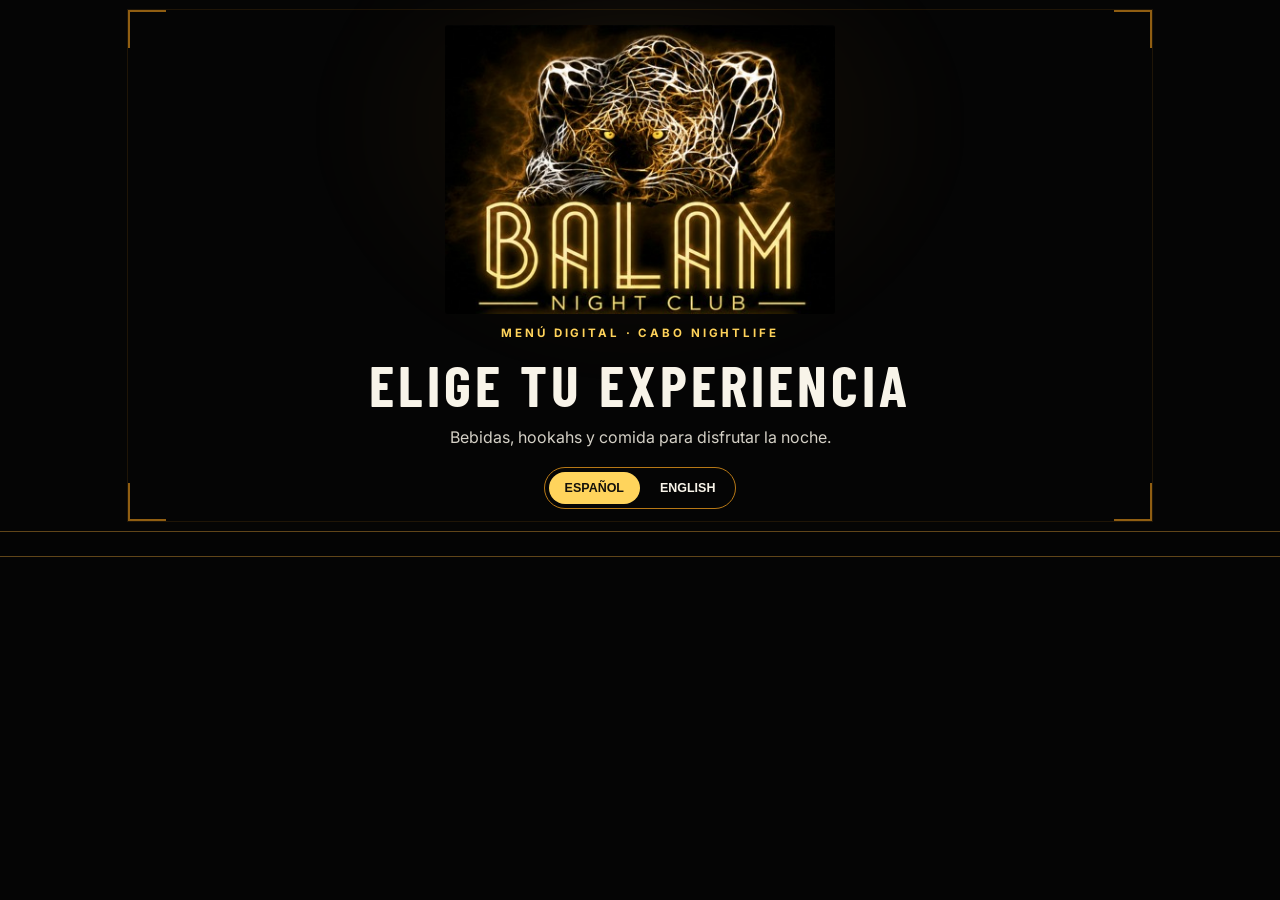
==== commit ff1a40b1: "Refresh stylesheet version for latest black theme" ====
--- a/index.html
+++ b/index.html
@@ -5,23 +5,30 @@
 <meta name="theme-color" content="#090909">
 <meta name="description" content="Menú digital bilingüe de BALAM NIGHT CLUB. Drinks, bottles, hookahs and food.">
 <title>BALAM NIGHT CLUB | Menú Digital</title>
-<link rel="stylesheet" href="styles.css">
+<link rel="stylesheet" href="styles.css?v=32f846d">
 </head>
 
+
 <body>
+
 
 <header class="hero">
   <div class="hero-glow"></div>
 
+
   <img class="logo" src="assets/balam-logo.jpeg" alt="Logo BALAM NIGHT CLUB">
+
 
   <p class="eyebrow" data-i18n="eyebrow">MENÚ DIGITAL · CABO NIGHTLIFE</p>
 
+
   <h1 data-i18n="welcome">ELIGE TU EXPERIENCIA</h1>
+
 
   <p class="sub" data-i18n="subtitle">
     Bebidas, hookahs y comida para disfrutar la noche.
   </p>
+
 
   <div class="language" aria-label="Language selector">
     <button id="esBtn" class="active" type="button">ESPAÑOL</button>
@@ -29,113 +36,10 @@
   </div>
 </header>
 
+
 <nav class="tabs" aria-label="Menu categories">
+
 
   <button
     class="tab active"
     data-tab="drinks"
-    data-i18n="drinks">
-    BEBIDAS Y BOTELLAS
-  </button>
-
-  <button
-    class="tab"
-    data-tab="hookahs"
-    data-i18n="hookahs">
-    HOOKAHS
-  </button>
-
-  <button
-    class="tab"
-    data-tab="food"
-    data-i18n="food">
-    ALIMENTOS
-  </button>
-
-</nav>
-
-<main>
-
-  <div class="toolbar">
-
-    <input
-      id="search"
-      type="search"
-      placeholder="Buscar producto..."
-      aria-label="Search menu">
-
-    <p data-i18n="pricesNote">
-      Precios independientes en MXN y USD.
-    </p>
-
-  </div>
-
-  <section id="drinks" class="panel active">
-
-    <h2 data-i18n="drinksTitle">
-      Bebidas y botellas
-    </h2>
-
-    <div id="drinkGroups"></div>
-
-  </section>
-
-  <section id="hookahs" class="panel">
-
-    <h2 data-i18n="hookahTitle">
-      Hookahs
-    </h2>
-
-    <div id="hookahPrices" class="price-cards"></div>
-
-    <h3 data-i18n="flavorsTitle">
-      Sabores disponibles
-    </h3>
-
-    <div id="flavorGroups" class="flavor-grid"></div>
-
-  </section>
-
-  <section id="food" class="panel">
-
-    <h2 data-i18n="foodTitle">
-      Alimentos
-    </h2>
-
-    <div id="foodGrid" class="food-grid"></div>
-
-  </section>
-
-  <p
-    id="empty"
-    class="empty"
-    hidden
-    data-i18n="empty">
-    No se encontraron productos.
-  </p>
-
-</main>
-
-<footer>
-
-  <p class="footer-brand">
-    BALAM NIGHT CLUB
-  </p>
-
-  <p data-i18n="footer">
-    GOOD VIBES · GREAT MUSIC · UNFORGETTABLE NIGHTS
-  </p>
-
-  <p
-    class="disclaimer"
-    data-i18n="disclaimer">
-    Consulta disponibilidad con nuestro equipo. Los precios pueden cambiar sin previo aviso.
-  </p>
-
-</footer>
-
-<script src="menu-data.js"></script>
-<script src="app.js"></script>
-
-</body>
-</html>
--- a/styles.css
+++ b/styles.css
@@ -1,5 +1,20 @@
 @import url('https://fonts.googleapis.com/css2?family=Barlow+Condensed:wght@500;600;700;800&family=Inter:wght@400;500;600;700&display=swap');
-:root{--bg:#090909;--panel:#141414;--gold:#e8c45b;--gold2:#9c7628;--text:#f4f0e5;--muted:#b7b2a6;--line:#3b3018;--pink:#c5359d}
-*{box-sizing:border-box}html{scroll-behavior:smooth}body{margin:0;background:radial-gradient(ellipse at top,#211a0c 0,#090909 420px);color:var(--text);font-family:Inter,Arial,sans-serif;line-height:1.5}.hero{max-width:1050px;margin:auto;text-align:center;padding:25px 18px 22px;position:relative;overflow:hidden}.hero-glow{position:absolute;inset:0;pointer-events:none;background:radial-gradient(ellipse at 50% 15%,#d4a83b1b,transparent 55%)}.logo{position:relative;display:block;width:min(250px,68vw);height:auto;max-height:210px;object-fit:contain;margin:0 auto 10px;border-radius:3px}.eyebrow{letter-spacing:.25em;color:var(--gold);font-size:.72rem;font-weight:700}.hero h1{font-family:"Barlow Condensed",Impact,sans-serif;text-transform:uppercase;letter-spacing:.07em;font-size:clamp(2rem,7vw,3.6rem);line-height:1.02;margin:12px 0}.sub{color:#d4d0c6;margin:0 auto 18px;max-width:540px}.language{display:inline-flex;border:1px solid var(--gold2);border-radius:999px;padding:4px;gap:4px}.language button{border:0;border-radius:999px;background:transparent;color:var(--text);padding:9px 16px;font-weight:700;font-size:.78rem;cursor:pointer}.language button.active{background:var(--gold);color:#14110a}.tabs{position:sticky;top:0;z-index:10;display:flex;gap:8px;overflow-x:auto;padding:12px max(12px,calc((100vw - 1000px)/2));background:#0a0a0af2;backdrop-filter:blur(14px);border-top:1px solid var(--line);border-bottom:1px solid var(--line)}.tab{flex:1;white-space:nowrap;border:1px solid #453719;background:#15130e;color:#e6d7ad;border-radius:9px;padding:12px 14px;font-weight:800;font-size:.78rem;cursor:pointer}.tab.active{background:linear-gradient(135deg,#f1d47b,#b58a31);color:#100e08;border-color:#f1d47b}main{max-width:1000px;margin:auto;padding:15px 15px 45px}.toolbar{display:flex;gap:12px;align-items:center;justify-content:space-between;flex-wrap:wrap;margin:5px 0 20px}.toolbar input{flex:1;min-width:200px;background:#141414;border:1px solid #4a3a1a;border-radius:10px;color:white;padding:12px 14px;font-size:1rem;outline:none}.toolbar input:focus{border-color:var(--gold)}.toolbar p{color:var(--muted);font-size:.78rem;margin:0}.panel{display:none}.panel.active{display:block}h2,h3{font-family:"Barlow Condensed",Impact,sans-serif;text-transform:uppercase;letter-spacing:.06em}h2{font-size:2rem;color:var(--gold);border-bottom:1px solid var(--gold2);padding-bottom:9px;margin:12px 0 18px}h3{color:var(--gold);font-size:1.4rem;margin:25px 0 12px}.drink-group{margin-bottom:24px}.group-title{font-size:1.15rem;color:var(--gold);text-transform:uppercase;letter-spacing:.12em;margin:20px 0 8px}.drink-head,.drink-row{display:grid;grid-template-columns:minmax(150px,1fr) repeat(4,minmax(62px,94px));gap:7px;align-items:center}
-.champagne-group .drink-head,.champagne-group .drink-row{grid-template-columns:minmax(150px,1fr) repeat(2,minmax(62px,94px))}.drink-head{color:var(--muted);font-size:.66rem;text-align:right;padding:0 9px 7px;border-bottom:1px solid #393020}.drink-head span:first-child{text-align:left}.drink-row{padding:10px 9px;border-bottom:1px solid #29251b;font-size:.88rem}.drink-row:nth-child(even){background:#ffffff04}.product-name{font-weight:600}.price{text-align:right;color:#f4d477;font-variant-numeric:tabular-nums;white-space:nowrap}.missing{color:#827c6e}.price-cards{display:grid;grid-template-columns:repeat(auto-fit,minmax(210px,1fr));gap:12px}.price-card,.flavor-card,.food-card{border:1px solid var(--line);background:linear-gradient(145deg,#181818,#0e0e0e);border-radius:12px;padding:16px}.price-card h3{margin:0 0 10px}.price-pair{display:flex;justify-content:space-between;gap:10px;border-top:1px solid #302817;padding-top:9px;margin-top:8px}.price-pair strong{color:var(--gold)}.flavor-grid,.food-grid{display:grid;grid-template-columns:repeat(auto-fit,minmax(220px,1fr));gap:12px}.flavor-card h3{margin:0 0 8px}.flavor-card ul{margin:0;padding-left:18px;color:#ddd8cb}.food-card h3{margin:0 0 7px;font-size:1.35rem}.food-card p{color:var(--muted);font-size:.9rem;margin:0 0 12px}.food-price{font-size:1.2rem;font-weight:800;color:var(--gold)}.food-price small{display:block;color:var(--muted);font-size:.75rem;font-weight:500}.empty{text-align:center;color:var(--muted);padding:25px}footer{text-align:center;padding:25px 15px 40px;border-top:1px solid var(--line);background:#080808;color:var(--muted);font-size:.76rem}.footer-brand{font-family:"Barlow Condensed",Impact,sans-serif;color:var(--gold);font-size:1.7rem;letter-spacing:.2em;margin:0}.disclaimer{max-width:600px;margin:10px auto 0;font-size:.68rem}.hidden-by-search{display:none!important}
-@media(max-width:620px){.hero{padding-top:18px}.logo{width:min(210px,60vw)}.tabs{padding:9px 10px}.tab{font-size:.68rem;padding:11px 10px}.drink-head,.drink-row{grid-template-columns:minmax(110px,1fr) repeat(4,minmax(48px,1fr));gap:4px}.drink-head{font-size:.56rem;padding-left:2px;padding-right:2px} .champagne-group .drink-head,.champagne-group .drink-row{grid-template-columns:minmax(110px,1fr) repeat(2,minmax(48px,1fr))}.drink-row{font-size:.72rem;padding:10px 2px}.product-name{overflow-wrap:anywhere}.price{font-size:.69rem}.toolbar p{width:100%}}
+:root{--bg:#070707;--panel:#111112;--gold:#ffd45c;--gold2:#b77816;--text:#f8f4e9;--muted:#c2bdb0;--line:#604519;--pink:#ed7b22}
+*{box-sizing:border-box}html{scroll-behavior:smooth}body{margin:0;background:#050505;color:var(--text);font-family:Inter,Arial,sans-serif;line-height:1.5}.hero{max-width:1050px;margin:auto;text-align:center;padding:25px 18px 22px;position:relative;overflow:hidden}.hero-glow{position:absolute;inset:0;pointer-events:none;background:radial-gradient(ellipse at 50% 24%,#ffd05a18 0,#d985290b 22%,transparent 42%);filter:blur(26px);transform:scale(1.02)}.hero:before{content:"";position:absolute;inset:9px 12px;pointer-events:none;opacity:.78;background:linear-gradient(var(--gold2),var(--gold2)) left top/38px 2px no-repeat,linear-gradient(var(--gold2),var(--gold2)) left top/2px 38px no-repeat,linear-gradient(var(--gold2),var(--gold2)) right top/38px 2px no-repeat,linear-gradient(var(--gold2),var(--gold2)) right top/2px 38px no-repeat,linear-gradient(var(--gold2),var(--gold2)) left bottom/38px 2px no-repeat,linear-gradient(var(--gold2),var(--gold2)) left bottom/2px 38px no-repeat,linear-gradient(var(--gold2),var(--gold2)) right bottom/38px 2px no-repeat,linear-gradient(var(--gold2),var(--gold2)) right bottom/2px 38px no-repeat;border:1px solid #b7781630}.logo{position:relative;display:block;width:min(390px,88vw);height:auto;max-height:320px;object-fit:contain;margin:0 auto 10px;border-radius:3px}.eyebrow{letter-spacing:.25em;color:var(--gold);font-size:.72rem;font-weight:700}.hero h1{font-family:"Barlow Condensed",Impact,sans-serif;text-transform:uppercase;letter-spacing:.07em;font-size:clamp(2rem,7vw,3.6rem);line-height:1.02;margin:12px 0}.sub{color:#d4d0c6;margin:0 auto 18px;max-width:540px}.language{display:inline-flex;border:1px solid var(--gold2);border-radius:999px;padding:4px;gap:4px}.language button{border:0;border-radius:999px;background:transparent;color:var(--text);padding:9px 16px;font-weight:700;font-size:.78rem;cursor:pointer}.language button.active{background:var(--gold);color:#14110a}.tabs{position:sticky;top:0;z-index:10;display:flex;gap:8px;overflow-x:auto;padding:12px max(12px,calc((100vw - 1000px)/2));background:#050505f5;backdrop-filter:blur(14px);border-top:1px solid var(--line);border-bottom:1px solid var(--line)}.tab{flex:1;white-space:nowrap;border:1px solid #594018;background:linear-gradient(145deg,#101010,#060606);color:#f3dfac;border-radius:9px;padding:12px 14px;font-weight:800;font-size:.78rem;cursor:pointer}.tab.active{background:linear-gradient(135deg,#f1d47b,#b58a31);color:#100e08;border-color:#f1d47b}main{max-width:1000px;margin:auto;padding:15px 15px 45px}.toolbar{display:flex;gap:12px;align-items:center;justify-content:space-between;flex-wrap:wrap;margin:5px 0 20px}.toolbar input{flex:1;min-width:200px;background:#070707;border:1px solid #594018;border-radius:10px;color:white;padding:12px 14px;font-size:1rem;outline:none}.toolbar input:focus{border-color:var(--gold)}.toolbar p{color:var(--muted);font-size:.78rem;margin:0}.panel{display:none}.panel.active{display:block}h2,h3{font-family:"Barlow Condensed",Impact,sans-serif;text-transform:uppercase;letter-spacing:.06em}h2{font-size:2rem;color:var(--gold);border-bottom:1px solid var(--gold2);padding-bottom:9px;margin:12px 0 18px}h3{color:var(--gold);font-size:1.4rem;margin:25px 0 12px}.drink-group{margin-bottom:24px}.group-title{font-size:1.15rem;color:var(--gold);text-transform:uppercase;letter-spacing:.12em;margin:20px 0 8px}.drink-head,.drink-row{display:grid;grid-template-columns:minmax(150px,1fr) repeat(4,minmax(62px,94px));gap:7px;align-items:center}
+.champagne-group .drink-head,.champagne-group .drink-row{grid-template-columns:minmax(150px,1fr) repeat(2,minmax(62px,94px))}.drink-head{color:var(--muted);font-size:.66rem;text-align:right;padding:0 9px 7px;border-bottom:1px solid #62491f}.drink-head span:first-child{text-align:left}.drink-row{padding:10px 9px;border-bottom:1px solid #30291b;font-size:.88rem}.drink-row:nth-child(even){background:#ffffff04}.product-name{font-weight:600}.price{text-align:right;color:#f4d477;font-variant-numeric:tabular-nums;white-space:nowrap}.missing{color:#827c6e}.price-cards{display:grid;grid-template-columns:repeat(auto-fit,minmax(210px,1fr));gap:12px}.price-card,.flavor-card,.food-card{border:1px solid var(--line);background:linear-gradient(145deg,#101010,#050505);box-shadow:inset 0 1px #ffd45c0a,0 8px 24px #0008;border-radius:12px;padding:16px}.price-card h3{margin:0 0 10px}.price-pair{display:flex;justify-content:space-between;gap:10px;border-top:1px solid #60451d;padding-top:9px;margin-top:8px}.price-pair strong{color:var(--gold)}.flavor-grid,.food-grid{display:grid;grid-template-columns:repeat(auto-fit,minmax(220px,1fr));gap:12px}.flavor-card h3{margin:0 0 8px}.flavor-card ul{margin:0;padding-left:18px;color:#ddd8cb}.food-card h3{margin:0 0 7px;font-size:1.35rem}.food-card p{color:var(--muted);font-size:.9rem;margin:0 0 12px}.food-price{font-size:1.2rem;font-weight:800;color:var(--gold)}.food-price small{display:block;color:var(--muted);font-size:.75rem;font-weight:500}.empty{text-align:center;color:var(--muted);padding:25px}footer{text-align:center;padding:25px 15px 40px;border-top:1px solid var(--line);background:#030303;color:var(--muted);font-size:.76rem}.footer-brand{font-family:"Barlow Condensed",Impact,sans-serif;color:var(--gold);font-size:1.7rem;letter-spacing:.2em;margin:0}.disclaimer{max-width:600px;margin:10px auto 0;font-size:.68rem}.hidden-by-search{display:none!important}
+@media(max-width:620px){.hero{padding-top:18px}.logo{width:min(320px,84vw)}.tabs{padding:9px 10px}.tab{font-size:.68rem;padding:11px 10px}.drink-head,.drink-row{grid-template-columns:minmax(110px,1fr) repeat(4,minmax(48px,1fr));gap:4px}.drink-head{font-size:.56rem;padding-left:2px;padding-right:2px} .champagne-group .drink-head,.champagne-group .drink-row{grid-template-columns:minmax(110px,1fr) repeat(2,minmax(48px,1fr))}.drink-row{font-size:.72rem;padding:10px 2px}.product-name{overflow-wrap:anywhere}.price{font-size:.69rem}.toolbar p{width:100%}}
+
+
+
+
+
+
+
+
+
+
+
+
+
+
+
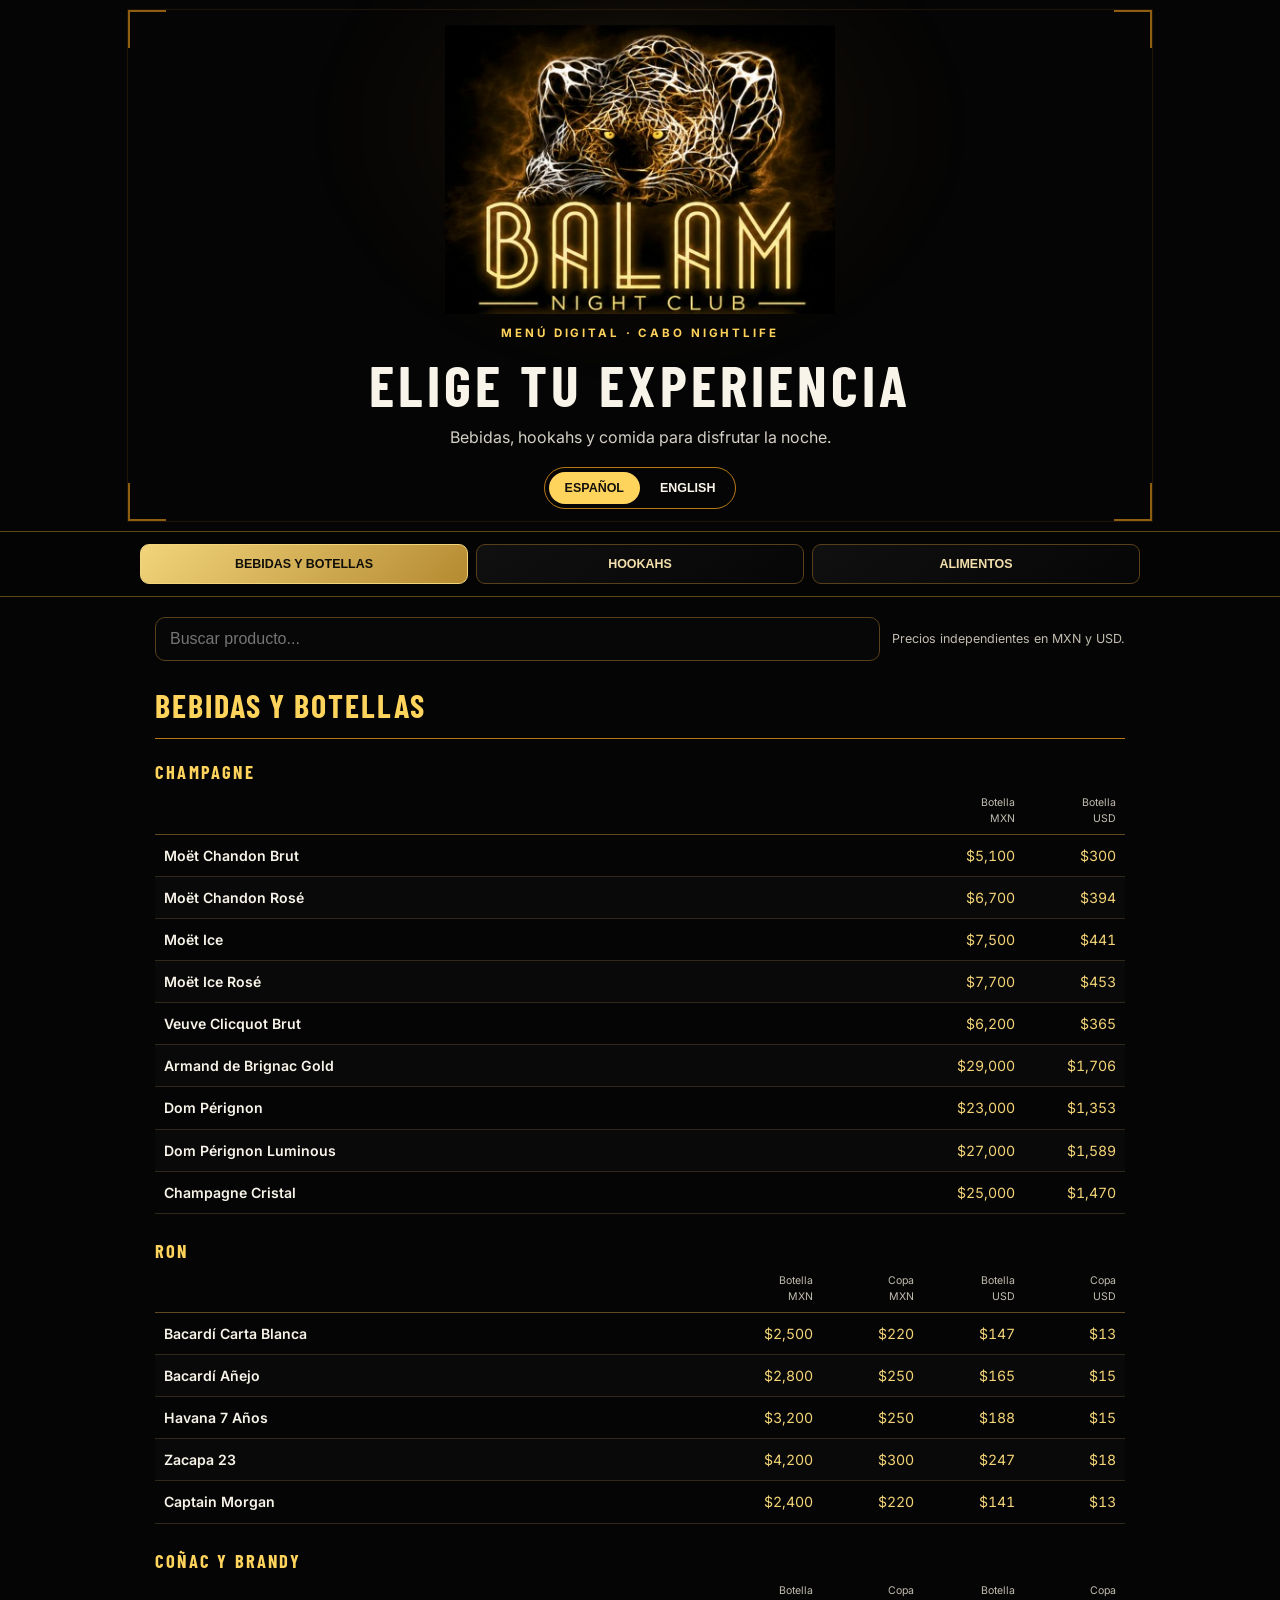
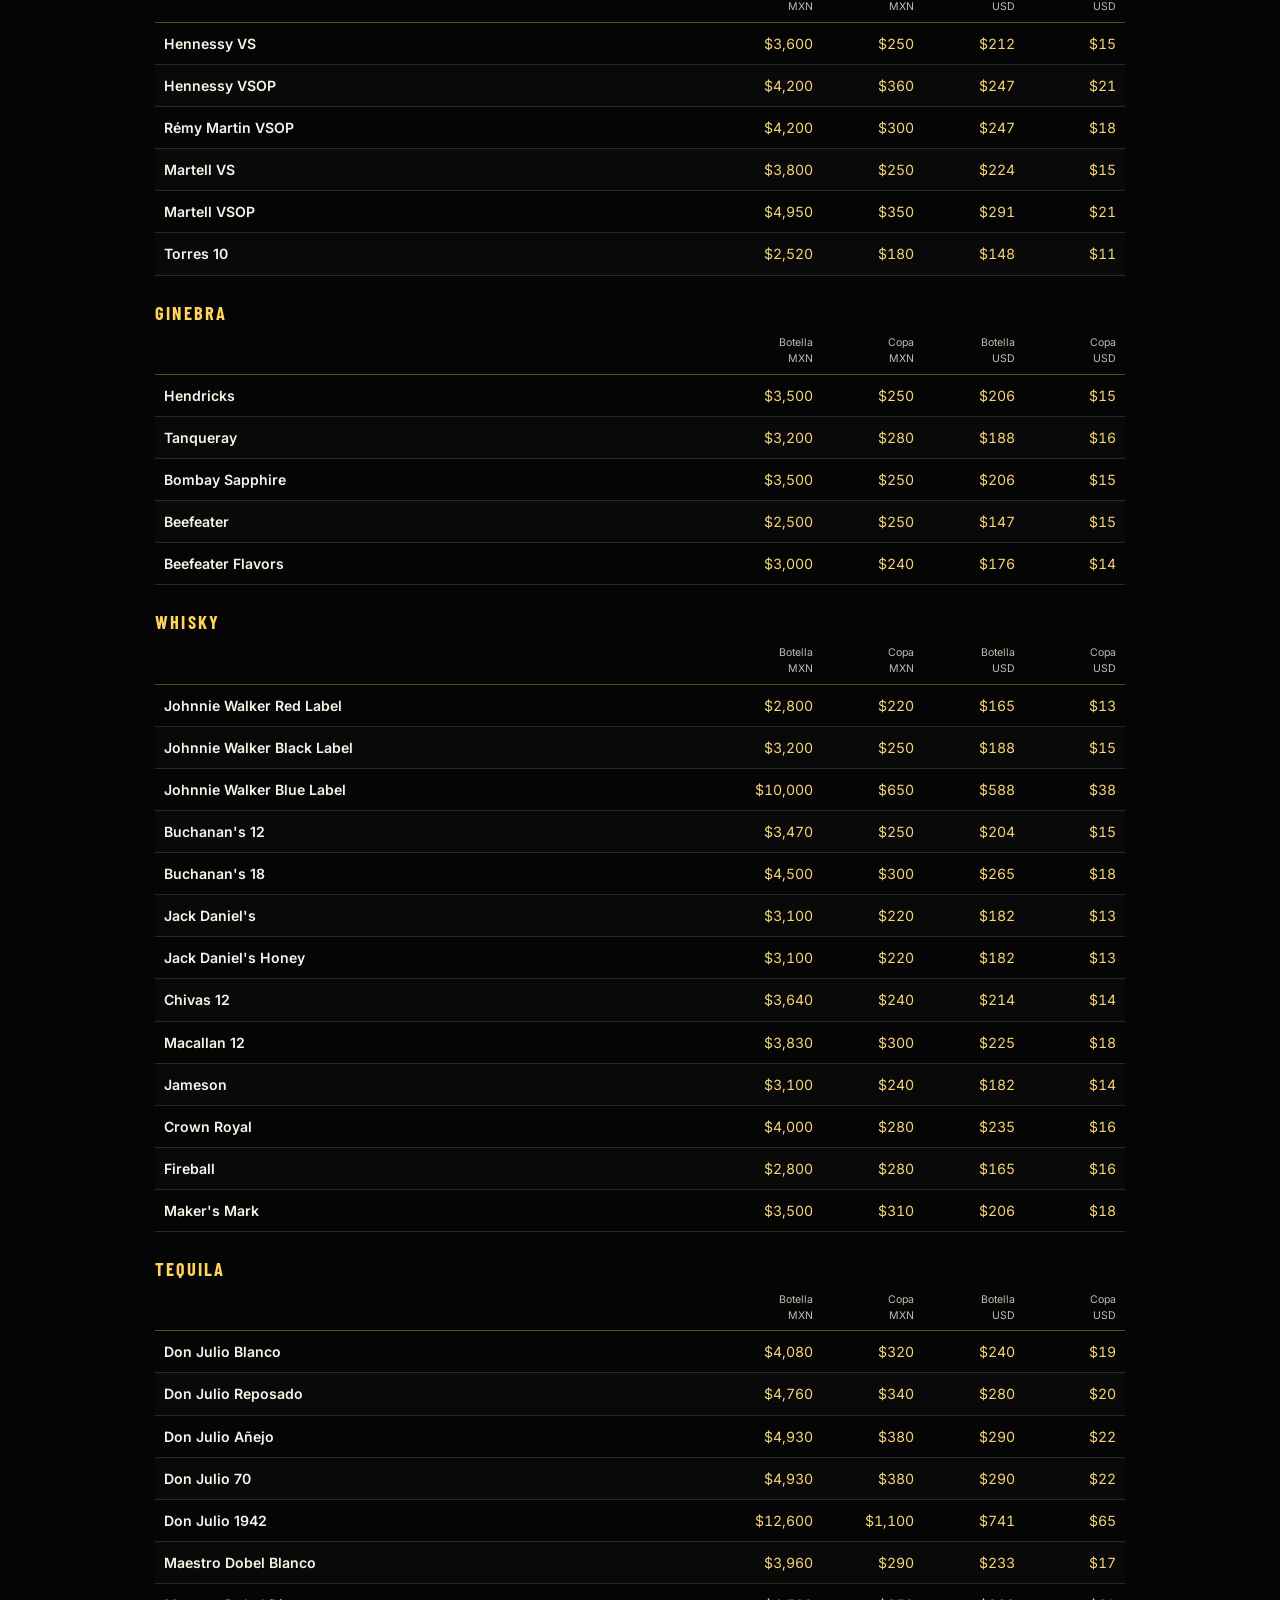
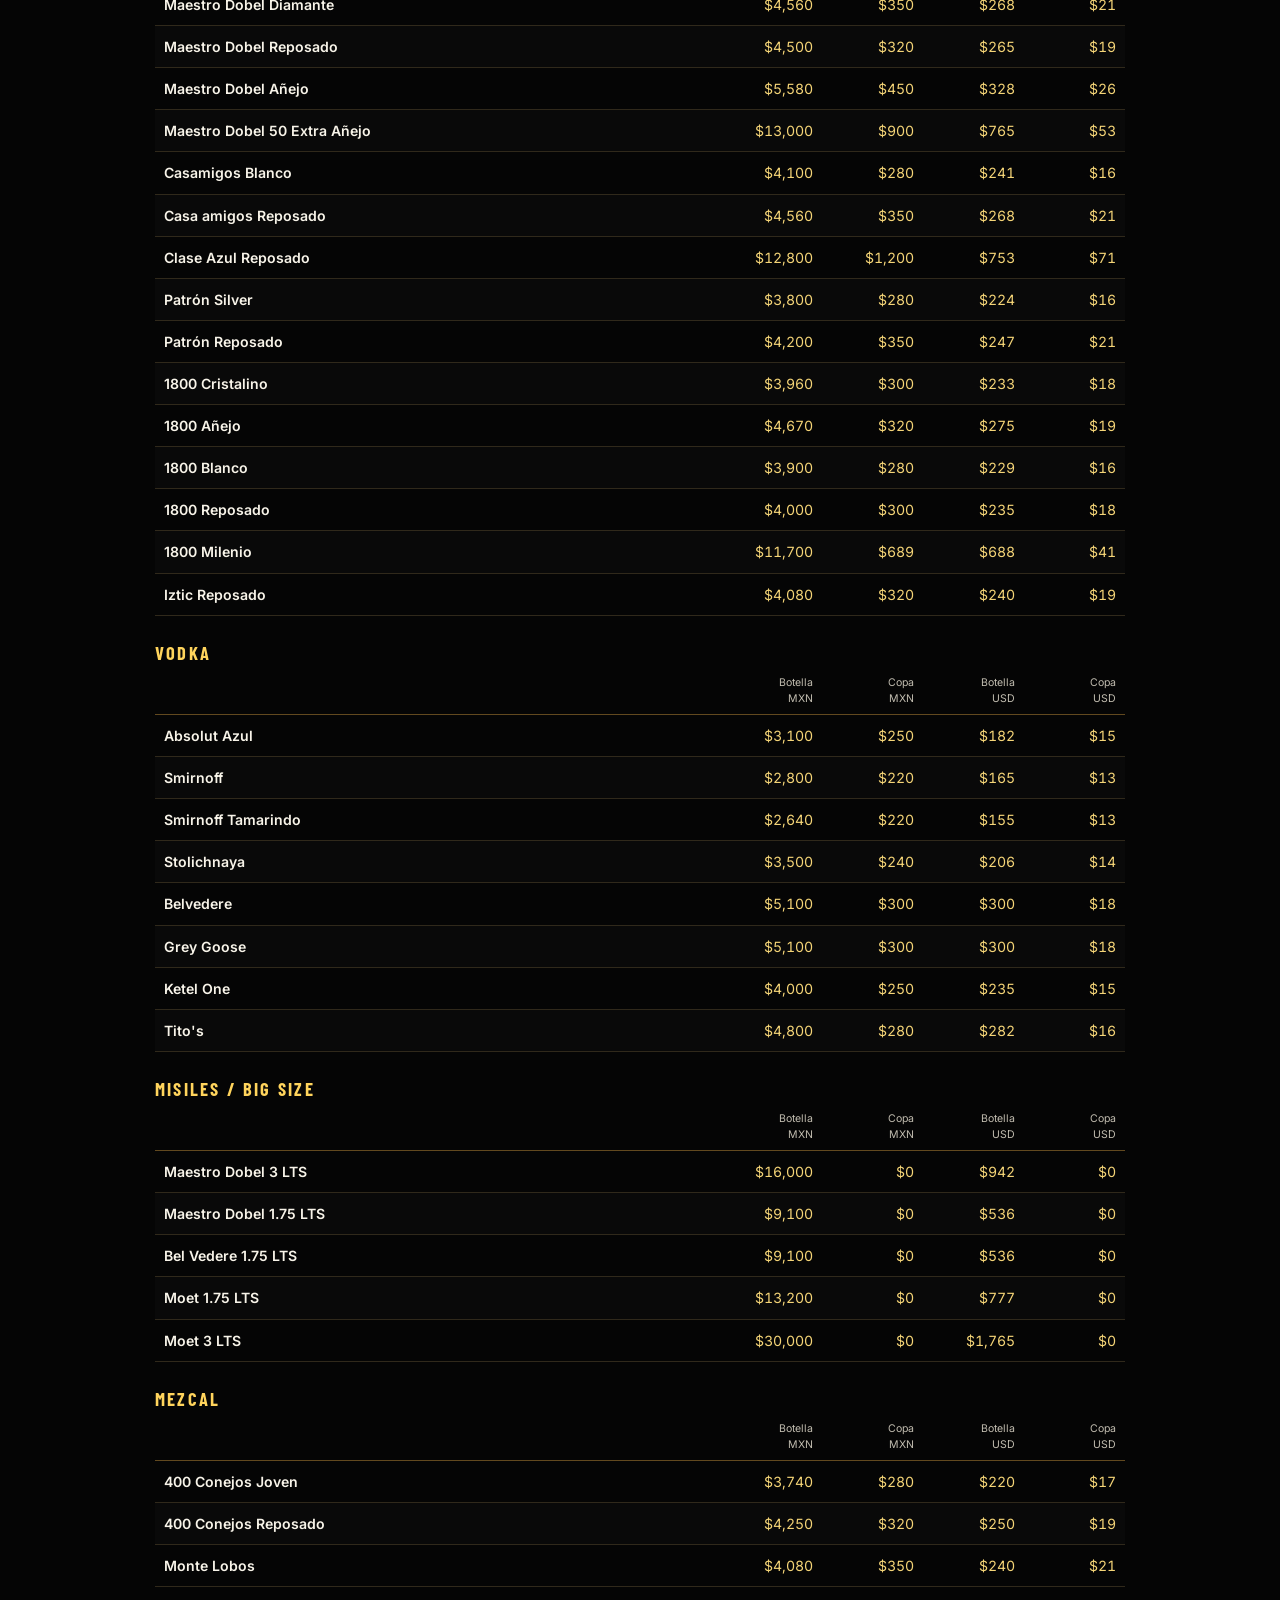
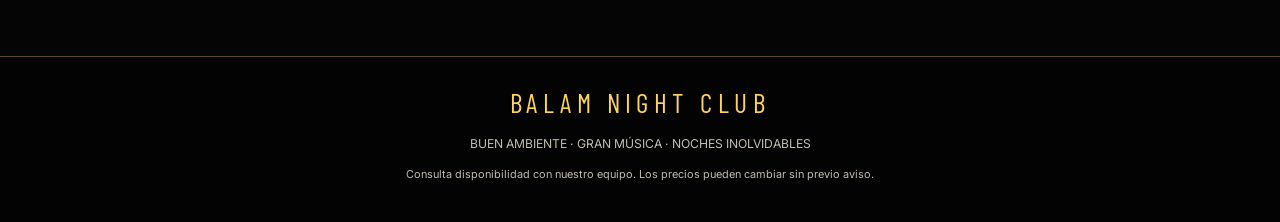
==== commit 9c2aa91e: "Restore full menu and load black theme" ====
--- a/index.html
+++ b/index.html
@@ -8,27 +8,20 @@
 <link rel="stylesheet" href="styles.css?v=32f846d">
 </head>
 
-
 <body>
-
 
 <header class="hero">
   <div class="hero-glow"></div>
 
-
   <img class="logo" src="assets/balam-logo.jpeg" alt="Logo BALAM NIGHT CLUB">
-
 
   <p class="eyebrow" data-i18n="eyebrow">MENÚ DIGITAL · CABO NIGHTLIFE</p>
 
-
   <h1 data-i18n="welcome">ELIGE TU EXPERIENCIA</h1>
-
 
   <p class="sub" data-i18n="subtitle">
     Bebidas, hookahs y comida para disfrutar la noche.
   </p>
-
 
   <div class="language" aria-label="Language selector">
     <button id="esBtn" class="active" type="button">ESPAÑOL</button>
@@ -36,10 +29,113 @@
   </div>
 </header>
 
-
 <nav class="tabs" aria-label="Menu categories">
-
 
   <button
     class="tab active"
     data-tab="drinks"
+    data-i18n="drinks">
+    BEBIDAS Y BOTELLAS
+  </button>
+
+  <button
+    class="tab"
+    data-tab="hookahs"
+    data-i18n="hookahs">
+    HOOKAHS
+  </button>
+
+  <button
+    class="tab"
+    data-tab="food"
+    data-i18n="food">
+    ALIMENTOS
+  </button>
+
+</nav>
+
+<main>
+
+  <div class="toolbar">
+
+    <input
+      id="search"
+      type="search"
+      placeholder="Buscar producto..."
+      aria-label="Search menu">
+
+    <p data-i18n="pricesNote">
+      Precios independientes en MXN y USD.
+    </p>
+
+  </div>
+
+  <section id="drinks" class="panel active">
+
+    <h2 data-i18n="drinksTitle">
+      Bebidas y botellas
+    </h2>
+
+    <div id="drinkGroups"></div>
+
+  </section>
+
+  <section id="hookahs" class="panel">
+
+    <h2 data-i18n="hookahTitle">
+      Hookahs
+    </h2>
+
+    <div id="hookahPrices" class="price-cards"></div>
+
+    <h3 data-i18n="flavorsTitle">
+      Sabores disponibles
+    </h3>
+
+    <div id="flavorGroups" class="flavor-grid"></div>
+
+  </section>
+
+  <section id="food" class="panel">
+
+    <h2 data-i18n="foodTitle">
+      Alimentos
+    </h2>
+
+    <div id="foodGrid" class="food-grid"></div>
+
+  </section>
+
+  <p
+    id="empty"
+    class="empty"
+    hidden
+    data-i18n="empty">
+    No se encontraron productos.
+  </p>
+
+</main>
+
+<footer>
+
+  <p class="footer-brand">
+    BALAM NIGHT CLUB
+  </p>
+
+  <p data-i18n="footer">
+    GOOD VIBES · GREAT MUSIC · UNFORGETTABLE NIGHTS
+  </p>
+
+  <p
+    class="disclaimer"
+    data-i18n="disclaimer">
+    Consulta disponibilidad con nuestro equipo. Los precios pueden cambiar sin previo aviso.
+  </p>
+
+</footer>
+
+<script src="menu-data.js"></script>
+<script src="app.js"></script>
+
+</body>
+</html>
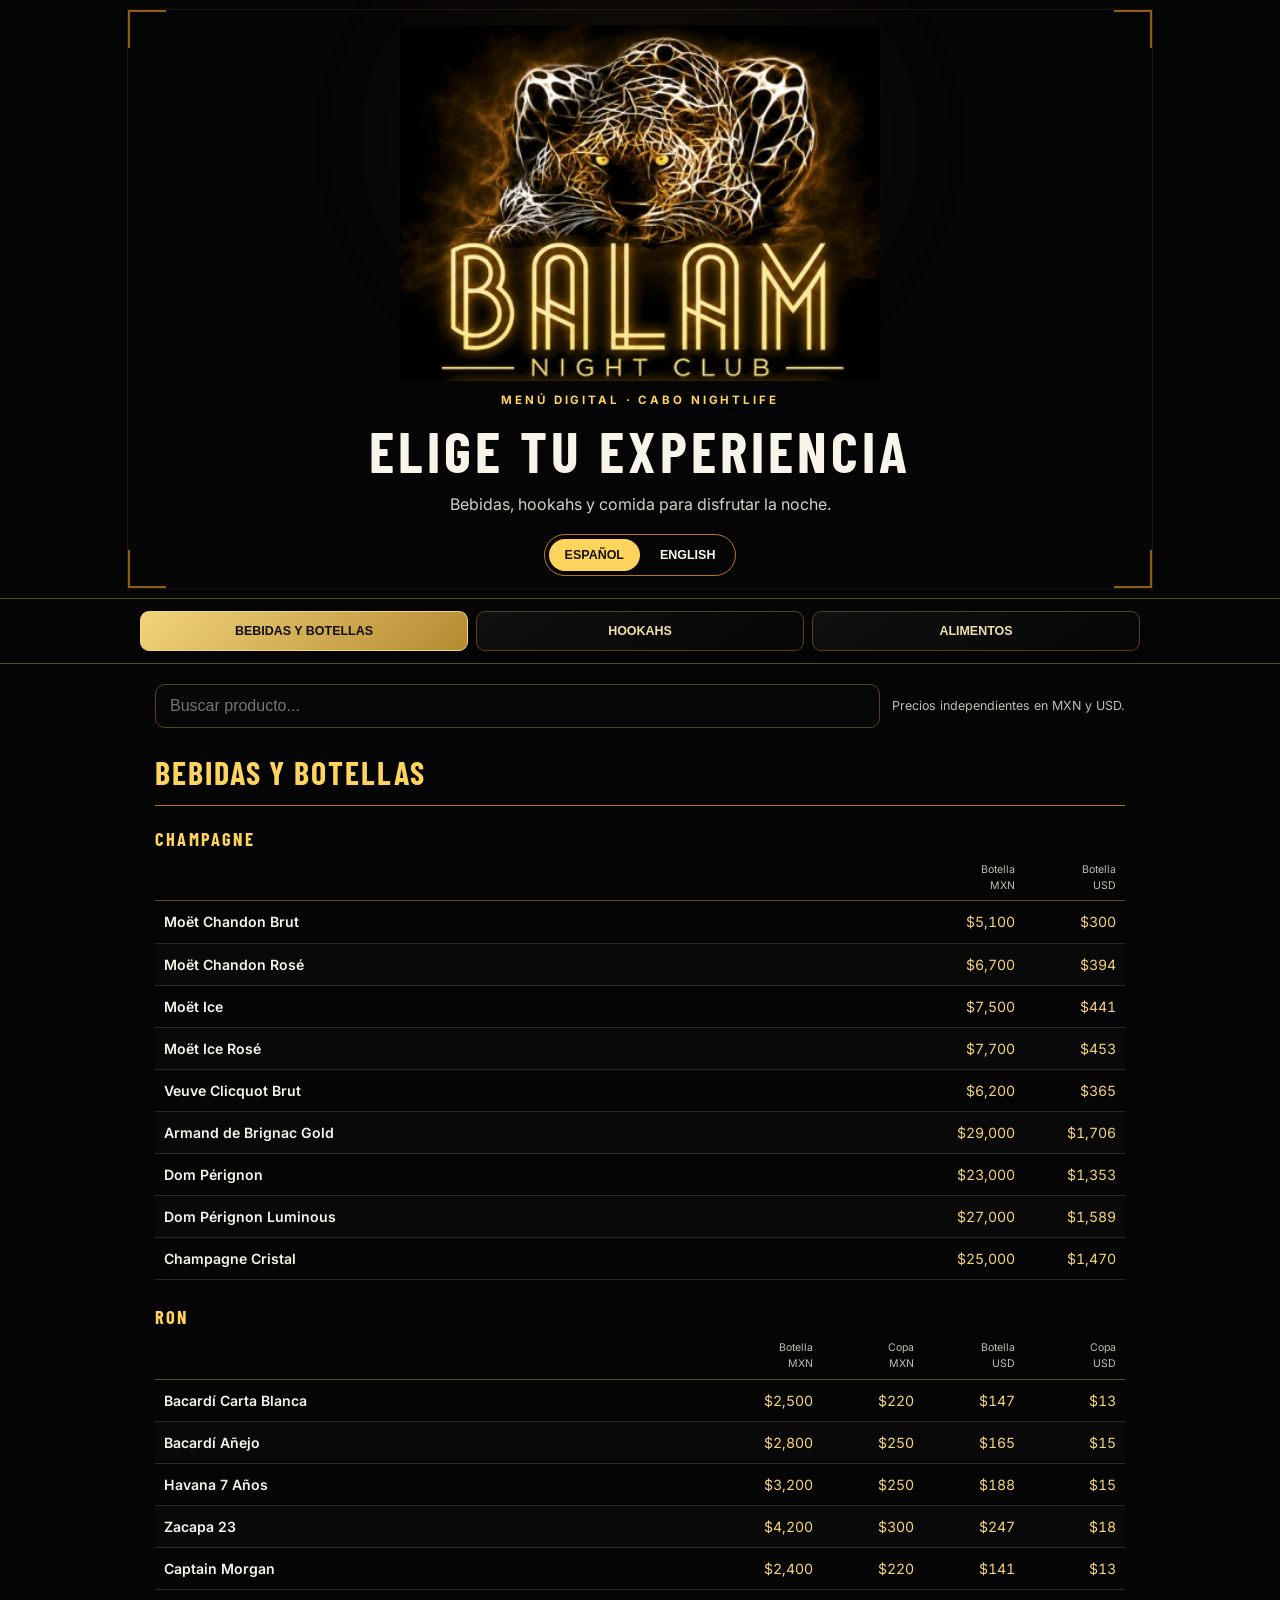
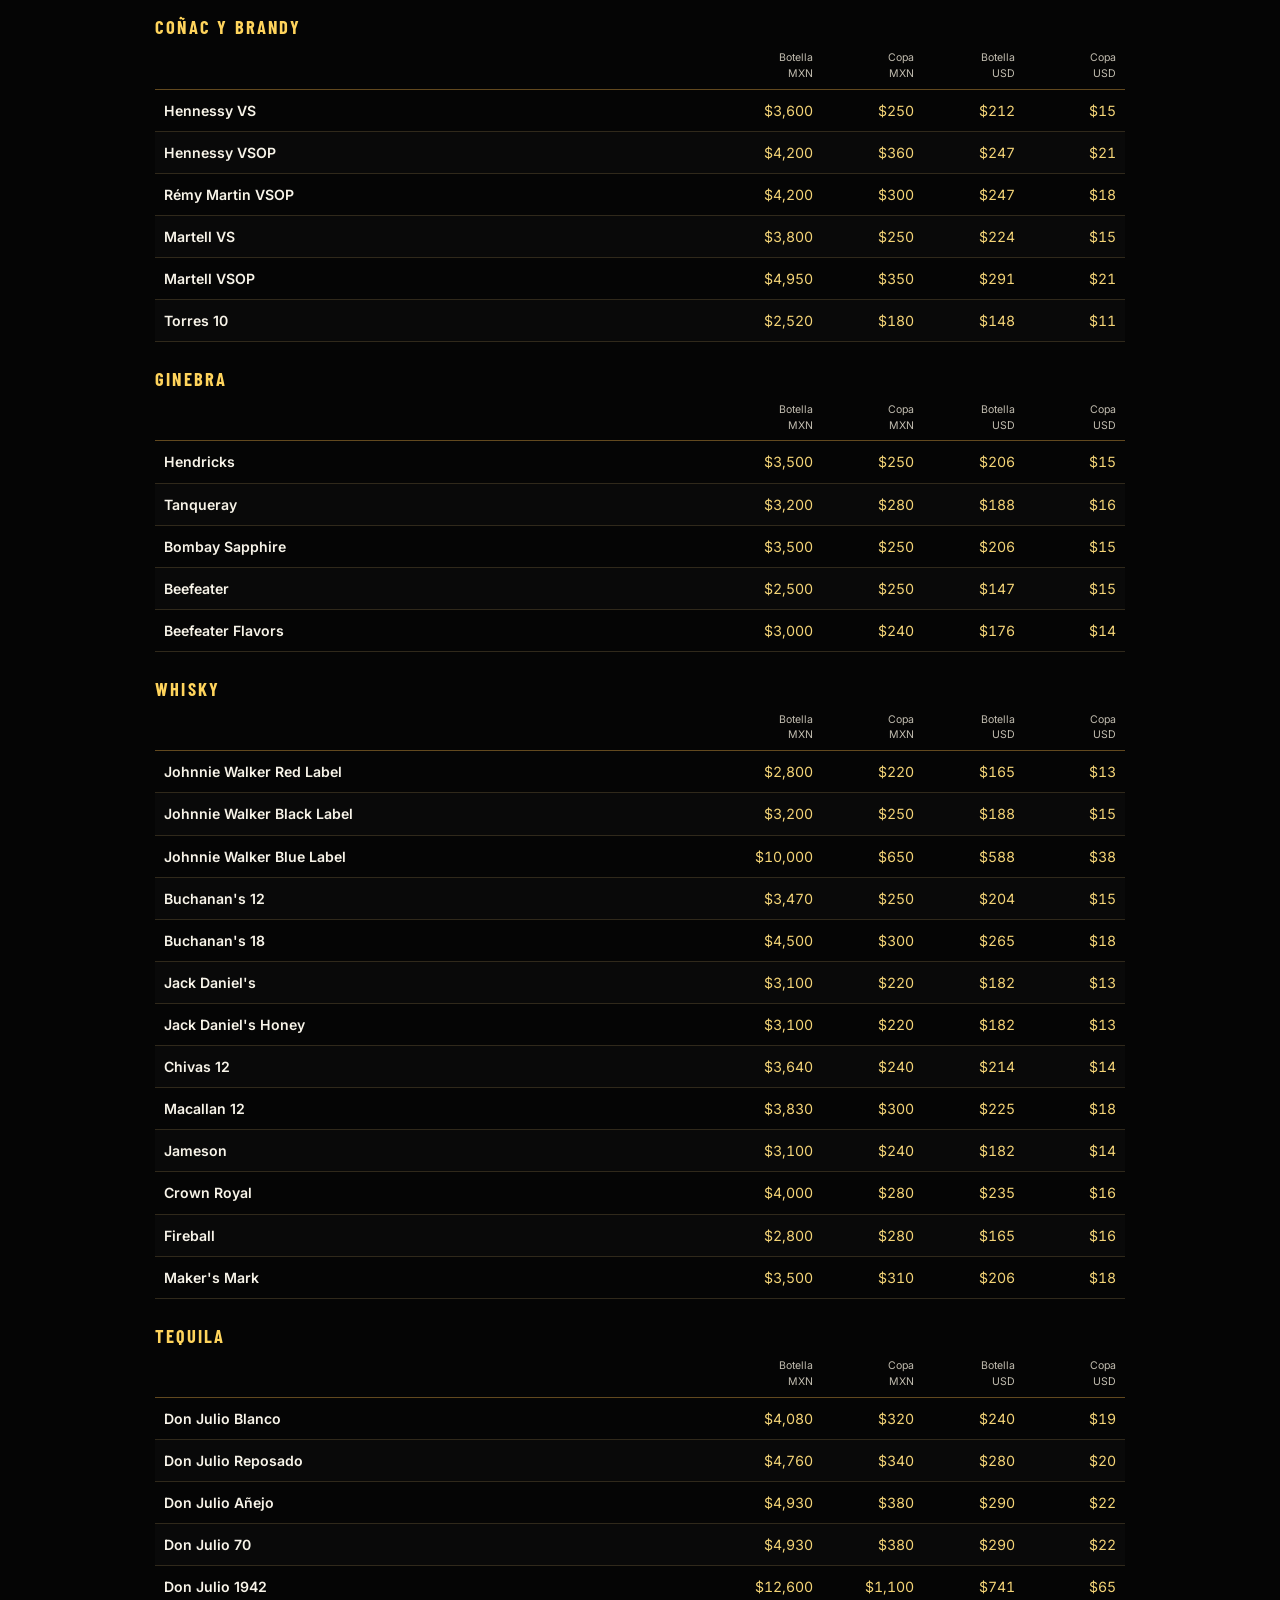
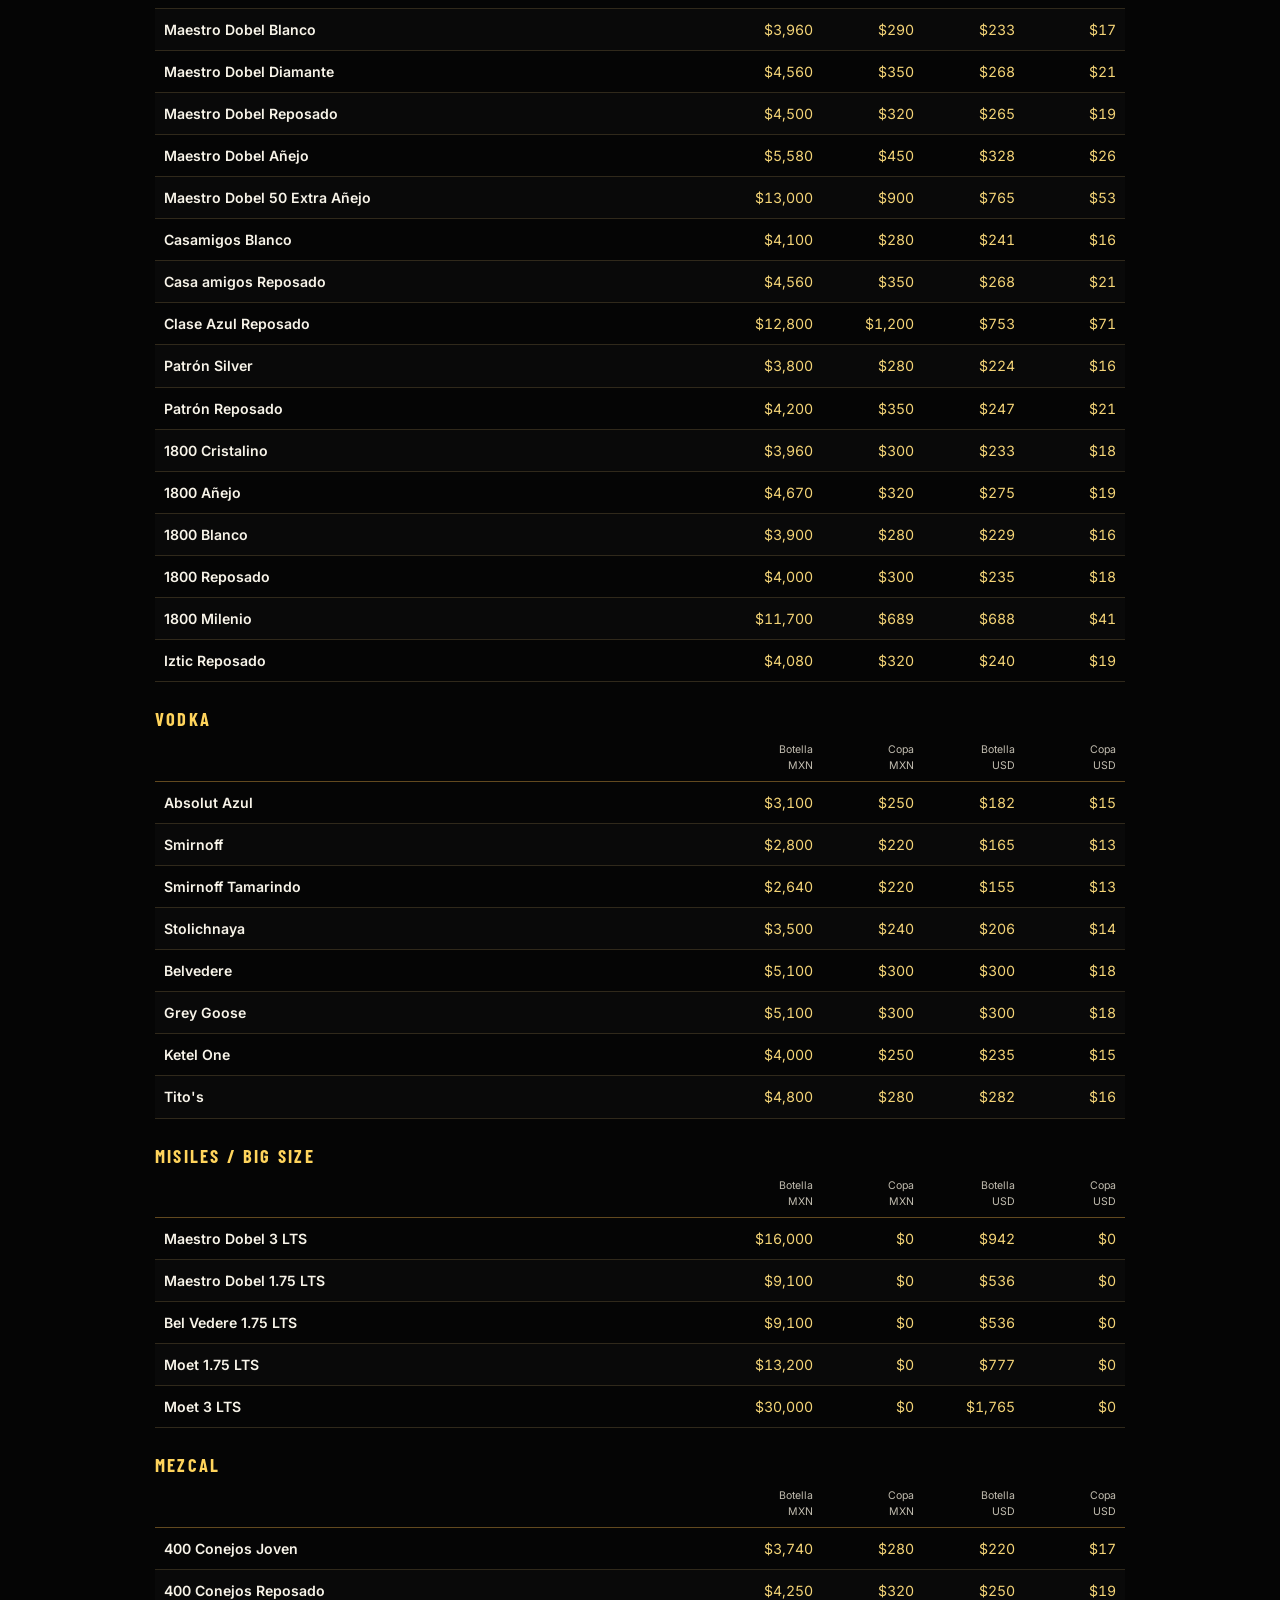
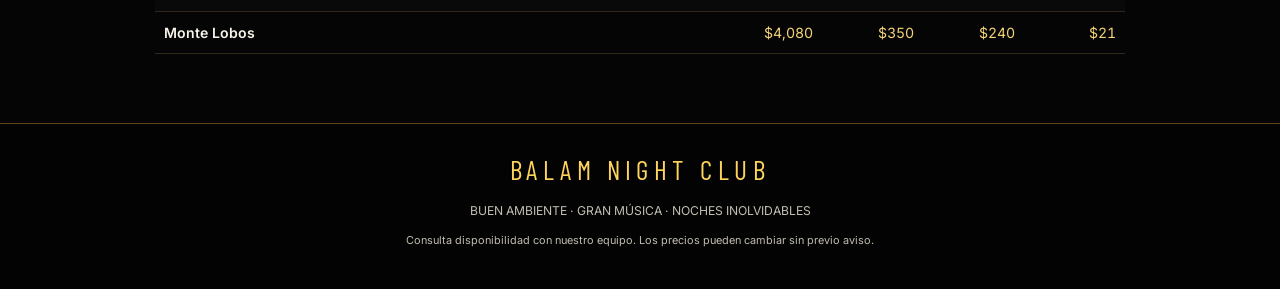
==== commit 91ae393b: "Refresh styles for larger BALAM logo" ====
--- a/index.html
+++ b/index.html
@@ -5,7 +5,7 @@
 <meta name="theme-color" content="#090909">
 <meta name="description" content="Menú digital bilingüe de BALAM NIGHT CLUB. Drinks, bottles, hookahs and food.">
 <title>BALAM NIGHT CLUB | Menú Digital</title>
-<link rel="stylesheet" href="styles.css?v=32f846d">
+<link rel="stylesheet" href="styles.css?v=22e8f35">
 </head>
 
 <body>
--- a/styles.css
+++ b/styles.css
@@ -1,20 +1,5 @@
 @import url('https://fonts.googleapis.com/css2?family=Barlow+Condensed:wght@500;600;700;800&family=Inter:wght@400;500;600;700&display=swap');
 :root{--bg:#070707;--panel:#111112;--gold:#ffd45c;--gold2:#b77816;--text:#f8f4e9;--muted:#c2bdb0;--line:#604519;--pink:#ed7b22}
-*{box-sizing:border-box}html{scroll-behavior:smooth}body{margin:0;background:#050505;color:var(--text);font-family:Inter,Arial,sans-serif;line-height:1.5}.hero{max-width:1050px;margin:auto;text-align:center;padding:25px 18px 22px;position:relative;overflow:hidden}.hero-glow{position:absolute;inset:0;pointer-events:none;background:radial-gradient(ellipse at 50% 24%,#ffd05a18 0,#d985290b 22%,transparent 42%);filter:blur(26px);transform:scale(1.02)}.hero:before{content:"";position:absolute;inset:9px 12px;pointer-events:none;opacity:.78;background:linear-gradient(var(--gold2),var(--gold2)) left top/38px 2px no-repeat,linear-gradient(var(--gold2),var(--gold2)) left top/2px 38px no-repeat,linear-gradient(var(--gold2),var(--gold2)) right top/38px 2px no-repeat,linear-gradient(var(--gold2),var(--gold2)) right top/2px 38px no-repeat,linear-gradient(var(--gold2),var(--gold2)) left bottom/38px 2px no-repeat,linear-gradient(var(--gold2),var(--gold2)) left bottom/2px 38px no-repeat,linear-gradient(var(--gold2),var(--gold2)) right bottom/38px 2px no-repeat,linear-gradient(var(--gold2),var(--gold2)) right bottom/2px 38px no-repeat;border:1px solid #b7781630}.logo{position:relative;display:block;width:min(390px,88vw);height:auto;max-height:320px;object-fit:contain;margin:0 auto 10px;border-radius:3px}.eyebrow{letter-spacing:.25em;color:var(--gold);font-size:.72rem;font-weight:700}.hero h1{font-family:"Barlow Condensed",Impact,sans-serif;text-transform:uppercase;letter-spacing:.07em;font-size:clamp(2rem,7vw,3.6rem);line-height:1.02;margin:12px 0}.sub{color:#d4d0c6;margin:0 auto 18px;max-width:540px}.language{display:inline-flex;border:1px solid var(--gold2);border-radius:999px;padding:4px;gap:4px}.language button{border:0;border-radius:999px;background:transparent;color:var(--text);padding:9px 16px;font-weight:700;font-size:.78rem;cursor:pointer}.language button.active{background:var(--gold);color:#14110a}.tabs{position:sticky;top:0;z-index:10;display:flex;gap:8px;overflow-x:auto;padding:12px max(12px,calc((100vw - 1000px)/2));background:#050505f5;backdrop-filter:blur(14px);border-top:1px solid var(--line);border-bottom:1px solid var(--line)}.tab{flex:1;white-space:nowrap;border:1px solid #594018;background:linear-gradient(145deg,#101010,#060606);color:#f3dfac;border-radius:9px;padding:12px 14px;font-weight:800;font-size:.78rem;cursor:pointer}.tab.active{background:linear-gradient(135deg,#f1d47b,#b58a31);color:#100e08;border-color:#f1d47b}main{max-width:1000px;margin:auto;padding:15px 15px 45px}.toolbar{display:flex;gap:12px;align-items:center;justify-content:space-between;flex-wrap:wrap;margin:5px 0 20px}.toolbar input{flex:1;min-width:200px;background:#070707;border:1px solid #594018;border-radius:10px;color:white;padding:12px 14px;font-size:1rem;outline:none}.toolbar input:focus{border-color:var(--gold)}.toolbar p{color:var(--muted);font-size:.78rem;margin:0}.panel{display:none}.panel.active{display:block}h2,h3{font-family:"Barlow Condensed",Impact,sans-serif;text-transform:uppercase;letter-spacing:.06em}h2{font-size:2rem;color:var(--gold);border-bottom:1px solid var(--gold2);padding-bottom:9px;margin:12px 0 18px}h3{color:var(--gold);font-size:1.4rem;margin:25px 0 12px}.drink-group{margin-bottom:24px}.group-title{font-size:1.15rem;color:var(--gold);text-transform:uppercase;letter-spacing:.12em;margin:20px 0 8px}.drink-head,.drink-row{display:grid;grid-template-columns:minmax(150px,1fr) repeat(4,minmax(62px,94px));gap:7px;align-items:center}
+*{box-sizing:border-box}html{scroll-behavior:smooth}body{margin:0;background:#050505;color:var(--text);font-family:Inter,Arial,sans-serif;line-height:1.5}.hero{max-width:1050px;margin:auto;text-align:center;padding:25px 18px 22px;position:relative;overflow:hidden}.hero-glow{position:absolute;inset:0;pointer-events:none;background:radial-gradient(ellipse at 50% 24%,#ffd05a18 0,#d985290b 22%,transparent 42%);filter:blur(26px);transform:scale(1.02)}.hero:before{content:"";position:absolute;inset:9px 12px;pointer-events:none;opacity:.78;background:linear-gradient(var(--gold2),var(--gold2)) left top/38px 2px no-repeat,linear-gradient(var(--gold2),var(--gold2)) left top/2px 38px no-repeat,linear-gradient(var(--gold2),var(--gold2)) right top/38px 2px no-repeat,linear-gradient(var(--gold2),var(--gold2)) right top/2px 38px no-repeat,linear-gradient(var(--gold2),var(--gold2)) left bottom/38px 2px no-repeat,linear-gradient(var(--gold2),var(--gold2)) left bottom/2px 38px no-repeat,linear-gradient(var(--gold2),var(--gold2)) right bottom/38px 2px no-repeat,linear-gradient(var(--gold2),var(--gold2)) right bottom/2px 38px no-repeat;border:1px solid #b7781630}.logo{position:relative;display:block;width:min(480px,92vw);height:auto;max-height:380px;object-fit:contain;margin:0 auto 10px;border-radius:3px}.eyebrow{letter-spacing:.25em;color:var(--gold);font-size:.72rem;font-weight:700}.hero h1{font-family:"Barlow Condensed",Impact,sans-serif;text-transform:uppercase;letter-spacing:.07em;font-size:clamp(2rem,7vw,3.6rem);line-height:1.02;margin:12px 0}.sub{color:#d4d0c6;margin:0 auto 18px;max-width:540px}.language{display:inline-flex;border:1px solid var(--gold2);border-radius:999px;padding:4px;gap:4px}.language button{border:0;border-radius:999px;background:transparent;color:var(--text);padding:9px 16px;font-weight:700;font-size:.78rem;cursor:pointer}.language button.active{background:var(--gold);color:#14110a}.tabs{position:sticky;top:0;z-index:10;display:flex;gap:8px;overflow-x:auto;padding:12px max(12px,calc((100vw - 1000px)/2));background:#050505f5;backdrop-filter:blur(14px);border-top:1px solid var(--line);border-bottom:1px solid var(--line)}.tab{flex:1;white-space:nowrap;border:1px solid #594018;background:linear-gradient(145deg,#101010,#060606);color:#f3dfac;border-radius:9px;padding:12px 14px;font-weight:800;font-size:.78rem;cursor:pointer}.tab.active{background:linear-gradient(135deg,#f1d47b,#b58a31);color:#100e08;border-color:#f1d47b}main{max-width:1000px;margin:auto;padding:15px 15px 45px}.toolbar{display:flex;gap:12px;align-items:center;justify-content:space-between;flex-wrap:wrap;margin:5px 0 20px}.toolbar input{flex:1;min-width:200px;background:#070707;border:1px solid #594018;border-radius:10px;color:white;padding:12px 14px;font-size:1rem;outline:none}.toolbar input:focus{border-color:var(--gold)}.toolbar p{color:var(--muted);font-size:.78rem;margin:0}.panel{display:none}.panel.active{display:block}h2,h3{font-family:"Barlow Condensed",Impact,sans-serif;text-transform:uppercase;letter-spacing:.06em}h2{font-size:2rem;color:var(--gold);border-bottom:1px solid var(--gold2);padding-bottom:9px;margin:12px 0 18px}h3{color:var(--gold);font-size:1.4rem;margin:25px 0 12px}.drink-group{margin-bottom:24px}.group-title{font-size:1.15rem;color:var(--gold);text-transform:uppercase;letter-spacing:.12em;margin:20px 0 8px}.drink-head,.drink-row{display:grid;grid-template-columns:minmax(150px,1fr) repeat(4,minmax(62px,94px));gap:7px;align-items:center}
 .champagne-group .drink-head,.champagne-group .drink-row{grid-template-columns:minmax(150px,1fr) repeat(2,minmax(62px,94px))}.drink-head{color:var(--muted);font-size:.66rem;text-align:right;padding:0 9px 7px;border-bottom:1px solid #62491f}.drink-head span:first-child{text-align:left}.drink-row{padding:10px 9px;border-bottom:1px solid #30291b;font-size:.88rem}.drink-row:nth-child(even){background:#ffffff04}.product-name{font-weight:600}.price{text-align:right;color:#f4d477;font-variant-numeric:tabular-nums;white-space:nowrap}.missing{color:#827c6e}.price-cards{display:grid;grid-template-columns:repeat(auto-fit,minmax(210px,1fr));gap:12px}.price-card,.flavor-card,.food-card{border:1px solid var(--line);background:linear-gradient(145deg,#101010,#050505);box-shadow:inset 0 1px #ffd45c0a,0 8px 24px #0008;border-radius:12px;padding:16px}.price-card h3{margin:0 0 10px}.price-pair{display:flex;justify-content:space-between;gap:10px;border-top:1px solid #60451d;padding-top:9px;margin-top:8px}.price-pair strong{color:var(--gold)}.flavor-grid,.food-grid{display:grid;grid-template-columns:repeat(auto-fit,minmax(220px,1fr));gap:12px}.flavor-card h3{margin:0 0 8px}.flavor-card ul{margin:0;padding-left:18px;color:#ddd8cb}.food-card h3{margin:0 0 7px;font-size:1.35rem}.food-card p{color:var(--muted);font-size:.9rem;margin:0 0 12px}.food-price{font-size:1.2rem;font-weight:800;color:var(--gold)}.food-price small{display:block;color:var(--muted);font-size:.75rem;font-weight:500}.empty{text-align:center;color:var(--muted);padding:25px}footer{text-align:center;padding:25px 15px 40px;border-top:1px solid var(--line);background:#030303;color:var(--muted);font-size:.76rem}.footer-brand{font-family:"Barlow Condensed",Impact,sans-serif;color:var(--gold);font-size:1.7rem;letter-spacing:.2em;margin:0}.disclaimer{max-width:600px;margin:10px auto 0;font-size:.68rem}.hidden-by-search{display:none!important}
-@media(max-width:620px){.hero{padding-top:18px}.logo{width:min(320px,84vw)}.tabs{padding:9px 10px}.tab{font-size:.68rem;padding:11px 10px}.drink-head,.drink-row{grid-template-columns:minmax(110px,1fr) repeat(4,minmax(48px,1fr));gap:4px}.drink-head{font-size:.56rem;padding-left:2px;padding-right:2px} .champagne-group .drink-head,.champagne-group .drink-row{grid-template-columns:minmax(110px,1fr) repeat(2,minmax(48px,1fr))}.drink-row{font-size:.72rem;padding:10px 2px}.product-name{overflow-wrap:anywhere}.price{font-size:.69rem}.toolbar p{width:100%}}
-
-
-
-
-
-
-
-
-
-
-
-
-
-
-
+@media(max-width:620px){.hero{padding-top:18px}.logo{width:min(380px,90vw);max-height:320px}.tabs{padding:9px 10px}.tab{font-size:.68rem;padding:11px 10px}.drink-head,.drink-row{grid-template-columns:minmax(110px,1fr) repeat(4,minmax(48px,1fr));gap:4px}.drink-head{font-size:.56rem;padding-left:2px;padding-right:2px} .champagne-group .drink-head,.champagne-group .drink-row{grid-template-columns:minmax(110px,1fr) repeat(2,minmax(48px,1fr))}.drink-row{font-size:.72rem;padding:10px 2px}.product-name{overflow-wrap:anywhere}.price{font-size:.69rem}.toolbar p{width:100%}}
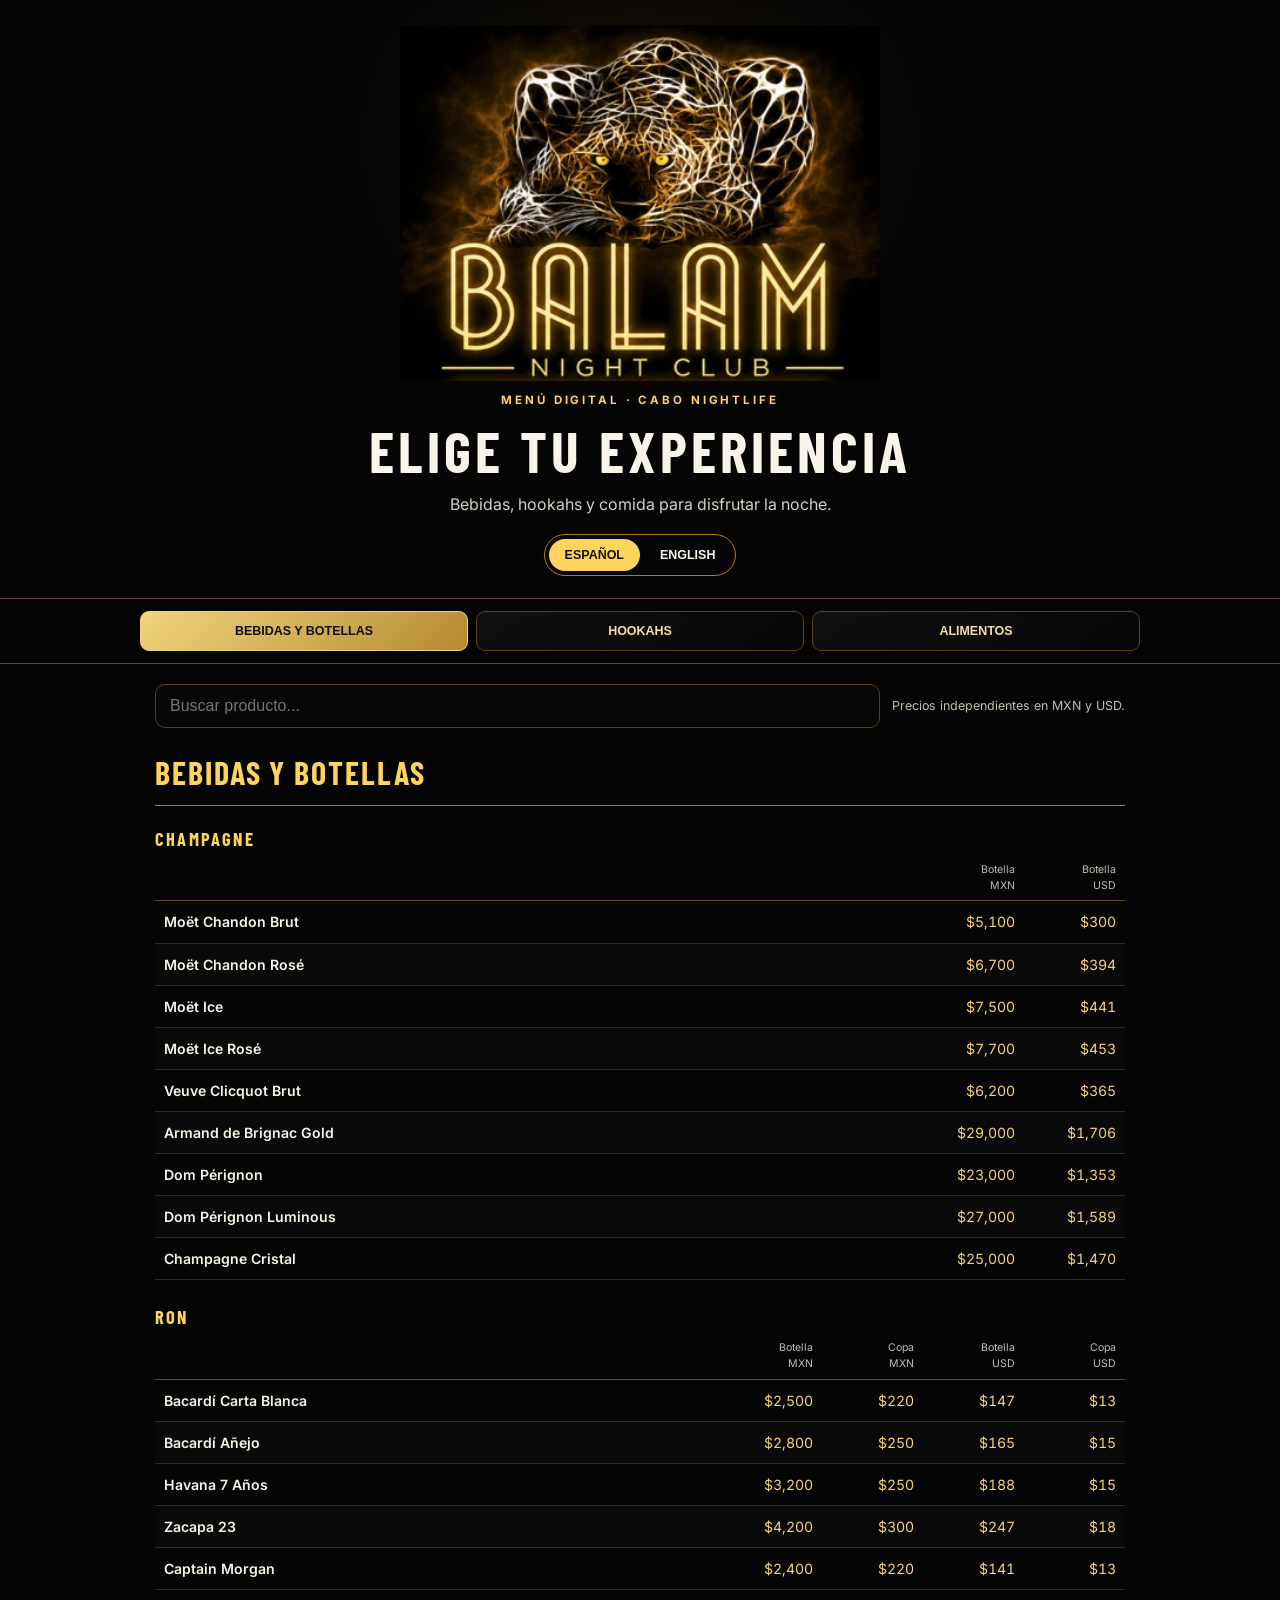
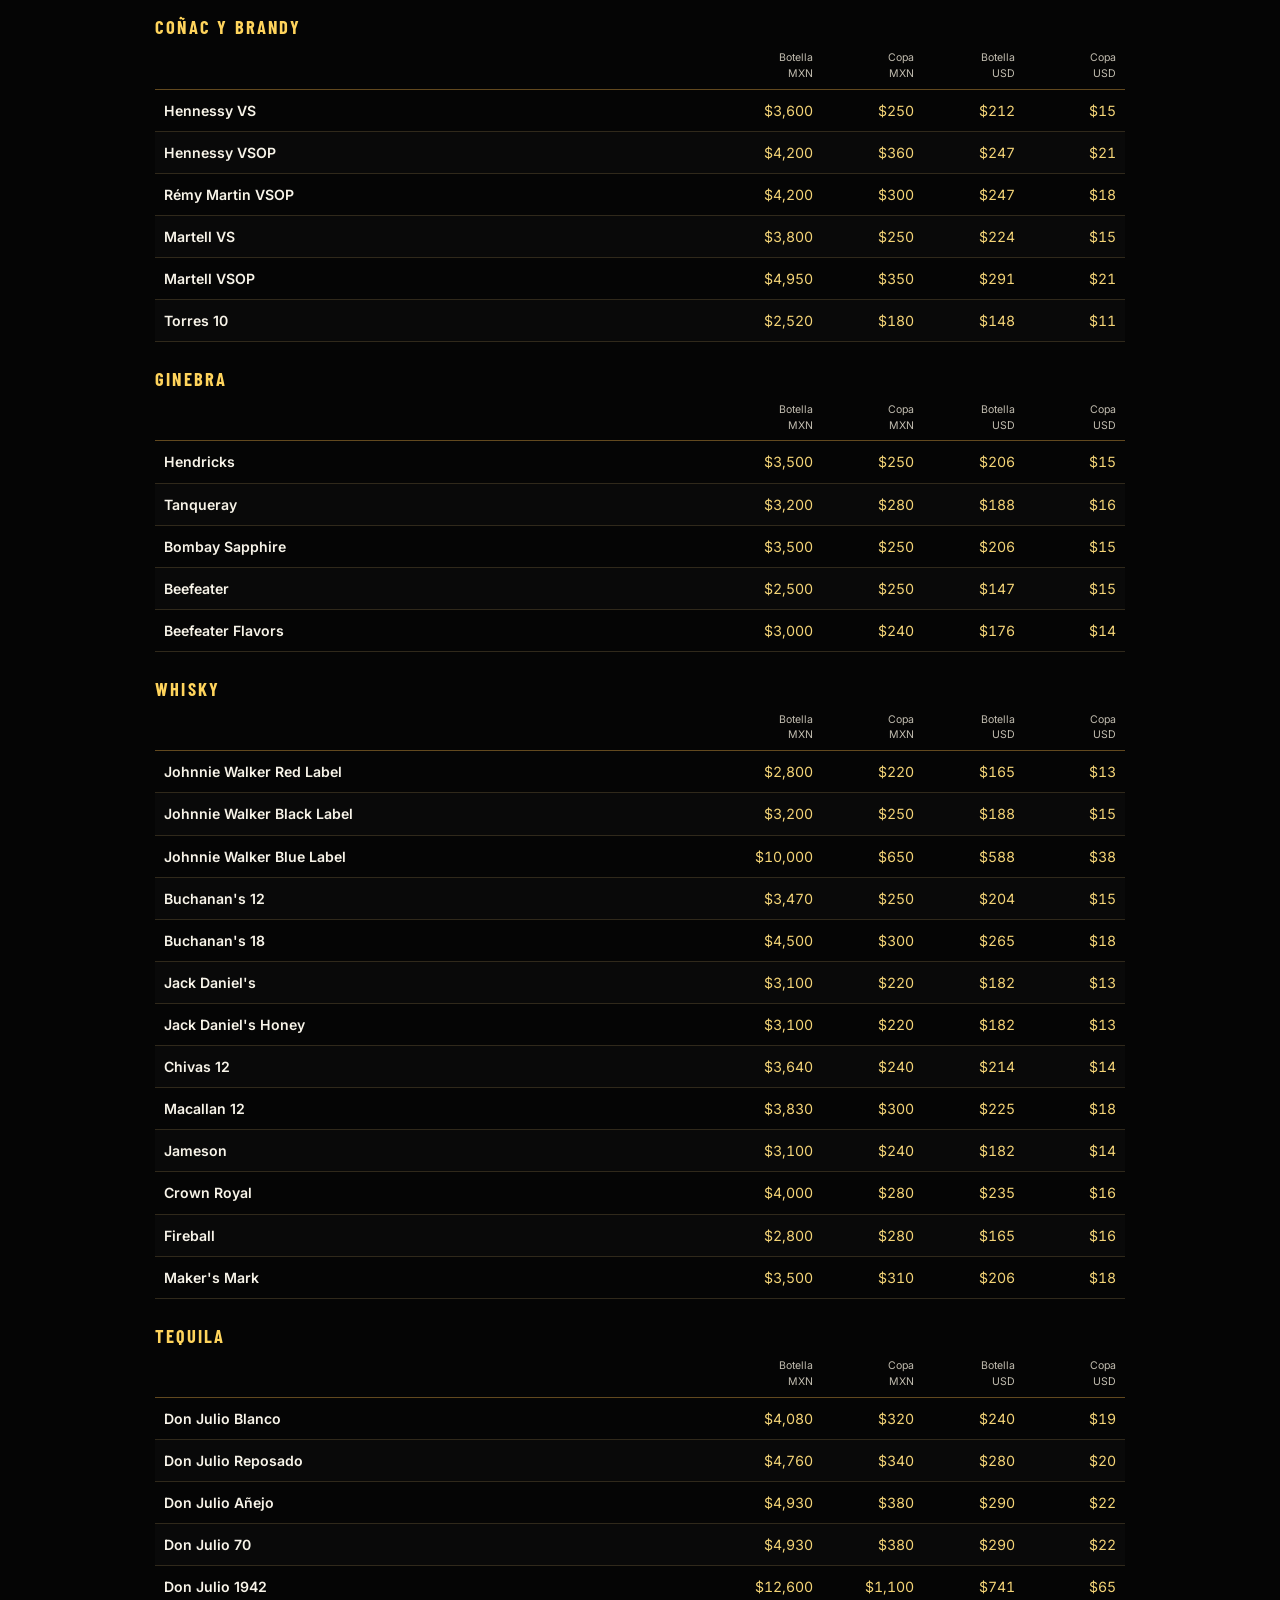
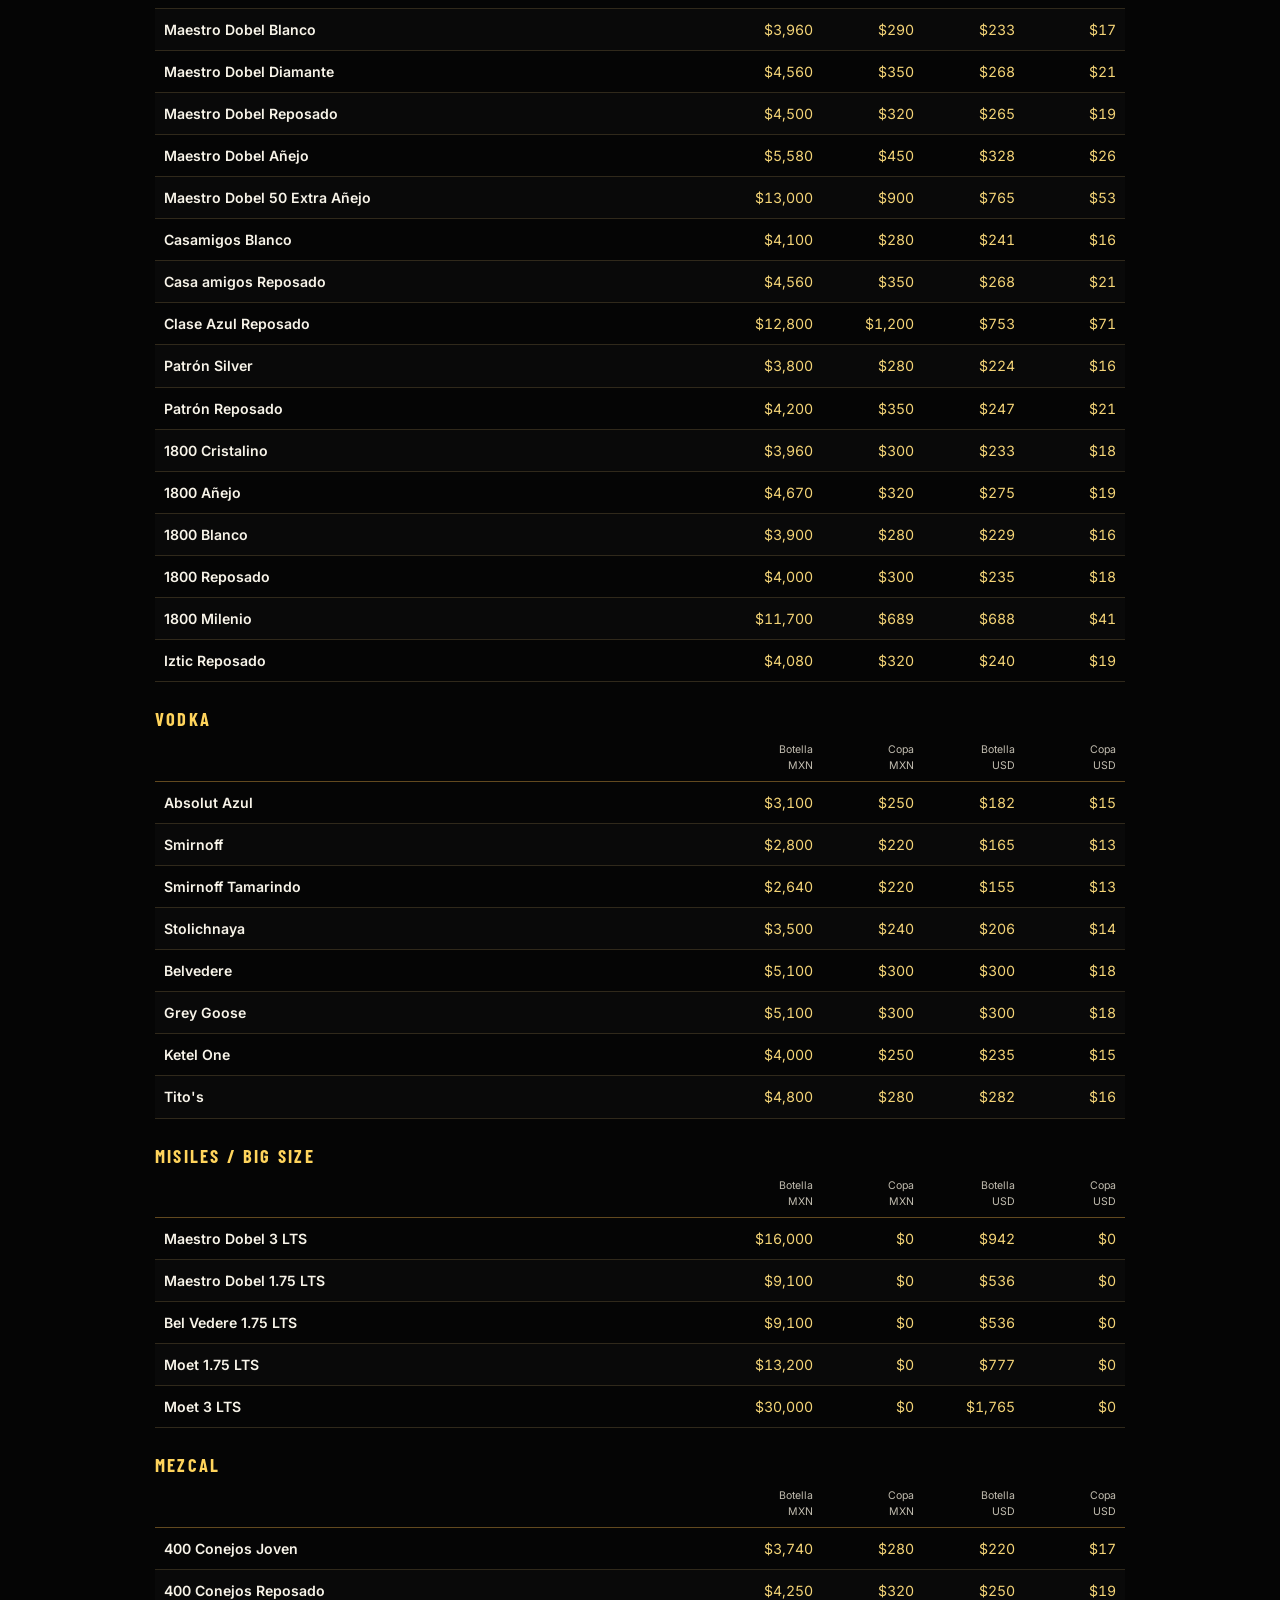
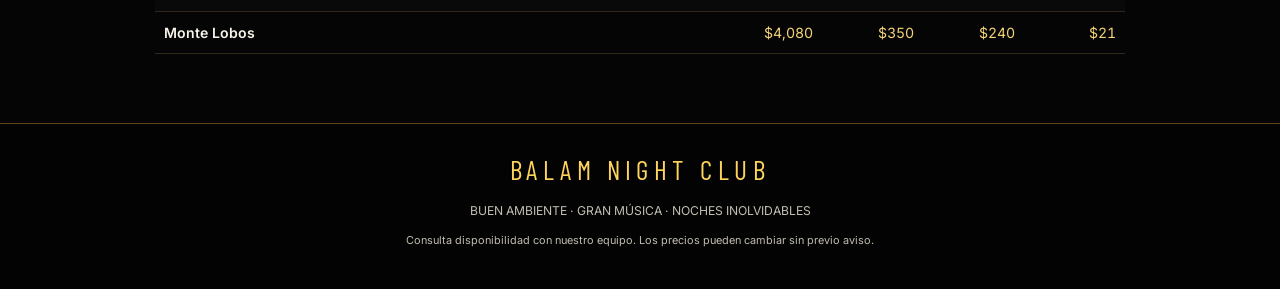
==== commit a97f533b: "Refresh stylesheet after removing logo frame" ====
--- a/index.html
+++ b/index.html
@@ -5,7 +5,7 @@
 <meta name="theme-color" content="#090909">
 <meta name="description" content="Menú digital bilingüe de BALAM NIGHT CLUB. Drinks, bottles, hookahs and food.">
 <title>BALAM NIGHT CLUB | Menú Digital</title>
-<link rel="stylesheet" href="styles.css?v=22e8f35">
+<link rel="stylesheet" href="styles.css?v=757785f">
 </head>
 
 <body>
--- a/styles.css
+++ b/styles.css
@@ -1,5 +1,5 @@
 @import url('https://fonts.googleapis.com/css2?family=Barlow+Condensed:wght@500;600;700;800&family=Inter:wght@400;500;600;700&display=swap');
 :root{--bg:#070707;--panel:#111112;--gold:#ffd45c;--gold2:#b77816;--text:#f8f4e9;--muted:#c2bdb0;--line:#604519;--pink:#ed7b22}
-*{box-sizing:border-box}html{scroll-behavior:smooth}body{margin:0;background:#050505;color:var(--text);font-family:Inter,Arial,sans-serif;line-height:1.5}.hero{max-width:1050px;margin:auto;text-align:center;padding:25px 18px 22px;position:relative;overflow:hidden}.hero-glow{position:absolute;inset:0;pointer-events:none;background:radial-gradient(ellipse at 50% 24%,#ffd05a18 0,#d985290b 22%,transparent 42%);filter:blur(26px);transform:scale(1.02)}.hero:before{content:"";position:absolute;inset:9px 12px;pointer-events:none;opacity:.78;background:linear-gradient(var(--gold2),var(--gold2)) left top/38px 2px no-repeat,linear-gradient(var(--gold2),var(--gold2)) left top/2px 38px no-repeat,linear-gradient(var(--gold2),var(--gold2)) right top/38px 2px no-repeat,linear-gradient(var(--gold2),var(--gold2)) right top/2px 38px no-repeat,linear-gradient(var(--gold2),var(--gold2)) left bottom/38px 2px no-repeat,linear-gradient(var(--gold2),var(--gold2)) left bottom/2px 38px no-repeat,linear-gradient(var(--gold2),var(--gold2)) right bottom/38px 2px no-repeat,linear-gradient(var(--gold2),var(--gold2)) right bottom/2px 38px no-repeat;border:1px solid #b7781630}.logo{position:relative;display:block;width:min(480px,92vw);height:auto;max-height:380px;object-fit:contain;margin:0 auto 10px;border-radius:3px}.eyebrow{letter-spacing:.25em;color:var(--gold);font-size:.72rem;font-weight:700}.hero h1{font-family:"Barlow Condensed",Impact,sans-serif;text-transform:uppercase;letter-spacing:.07em;font-size:clamp(2rem,7vw,3.6rem);line-height:1.02;margin:12px 0}.sub{color:#d4d0c6;margin:0 auto 18px;max-width:540px}.language{display:inline-flex;border:1px solid var(--gold2);border-radius:999px;padding:4px;gap:4px}.language button{border:0;border-radius:999px;background:transparent;color:var(--text);padding:9px 16px;font-weight:700;font-size:.78rem;cursor:pointer}.language button.active{background:var(--gold);color:#14110a}.tabs{position:sticky;top:0;z-index:10;display:flex;gap:8px;overflow-x:auto;padding:12px max(12px,calc((100vw - 1000px)/2));background:#050505f5;backdrop-filter:blur(14px);border-top:1px solid var(--line);border-bottom:1px solid var(--line)}.tab{flex:1;white-space:nowrap;border:1px solid #594018;background:linear-gradient(145deg,#101010,#060606);color:#f3dfac;border-radius:9px;padding:12px 14px;font-weight:800;font-size:.78rem;cursor:pointer}.tab.active{background:linear-gradient(135deg,#f1d47b,#b58a31);color:#100e08;border-color:#f1d47b}main{max-width:1000px;margin:auto;padding:15px 15px 45px}.toolbar{display:flex;gap:12px;align-items:center;justify-content:space-between;flex-wrap:wrap;margin:5px 0 20px}.toolbar input{flex:1;min-width:200px;background:#070707;border:1px solid #594018;border-radius:10px;color:white;padding:12px 14px;font-size:1rem;outline:none}.toolbar input:focus{border-color:var(--gold)}.toolbar p{color:var(--muted);font-size:.78rem;margin:0}.panel{display:none}.panel.active{display:block}h2,h3{font-family:"Barlow Condensed",Impact,sans-serif;text-transform:uppercase;letter-spacing:.06em}h2{font-size:2rem;color:var(--gold);border-bottom:1px solid var(--gold2);padding-bottom:9px;margin:12px 0 18px}h3{color:var(--gold);font-size:1.4rem;margin:25px 0 12px}.drink-group{margin-bottom:24px}.group-title{font-size:1.15rem;color:var(--gold);text-transform:uppercase;letter-spacing:.12em;margin:20px 0 8px}.drink-head,.drink-row{display:grid;grid-template-columns:minmax(150px,1fr) repeat(4,minmax(62px,94px));gap:7px;align-items:center}
+*{box-sizing:border-box}html{scroll-behavior:smooth}body{margin:0;background:#050505;color:var(--text);font-family:Inter,Arial,sans-serif;line-height:1.5}.hero{max-width:1050px;margin:auto;text-align:center;padding:25px 18px 22px;position:relative;overflow:hidden}.hero-glow{position:absolute;inset:0;pointer-events:none;background:radial-gradient(ellipse at 50% 24%,#ffd05a18 0,#d985290b 22%,transparent 42%);filter:blur(26px);transform:scale(1.02)}.logo{position:relative;display:block;width:min(480px,92vw);height:auto;max-height:380px;object-fit:contain;margin:0 auto 10px;border-radius:3px}.eyebrow{letter-spacing:.25em;color:var(--gold);font-size:.72rem;font-weight:700}.hero h1{font-family:"Barlow Condensed",Impact,sans-serif;text-transform:uppercase;letter-spacing:.07em;font-size:clamp(2rem,7vw,3.6rem);line-height:1.02;margin:12px 0}.sub{color:#d4d0c6;margin:0 auto 18px;max-width:540px}.language{display:inline-flex;border:1px solid var(--gold2);border-radius:999px;padding:4px;gap:4px}.language button{border:0;border-radius:999px;background:transparent;color:var(--text);padding:9px 16px;font-weight:700;font-size:.78rem;cursor:pointer}.language button.active{background:var(--gold);color:#14110a}.tabs{position:sticky;top:0;z-index:10;display:flex;gap:8px;overflow-x:auto;padding:12px max(12px,calc((100vw - 1000px)/2));background:#050505f5;backdrop-filter:blur(14px);border-top:1px solid var(--line);border-bottom:1px solid var(--line)}.tab{flex:1;white-space:nowrap;border:1px solid #594018;background:linear-gradient(145deg,#101010,#060606);color:#f3dfac;border-radius:9px;padding:12px 14px;font-weight:800;font-size:.78rem;cursor:pointer}.tab.active{background:linear-gradient(135deg,#f1d47b,#b58a31);color:#100e08;border-color:#f1d47b}main{max-width:1000px;margin:auto;padding:15px 15px 45px}.toolbar{display:flex;gap:12px;align-items:center;justify-content:space-between;flex-wrap:wrap;margin:5px 0 20px}.toolbar input{flex:1;min-width:200px;background:#070707;border:1px solid #594018;border-radius:10px;color:white;padding:12px 14px;font-size:1rem;outline:none}.toolbar input:focus{border-color:var(--gold)}.toolbar p{color:var(--muted);font-size:.78rem;margin:0}.panel{display:none}.panel.active{display:block}h2,h3{font-family:"Barlow Condensed",Impact,sans-serif;text-transform:uppercase;letter-spacing:.06em}h2{font-size:2rem;color:var(--gold);border-bottom:1px solid var(--gold2);padding-bottom:9px;margin:12px 0 18px}h3{color:var(--gold);font-size:1.4rem;margin:25px 0 12px}.drink-group{margin-bottom:24px}.group-title{font-size:1.15rem;color:var(--gold);text-transform:uppercase;letter-spacing:.12em;margin:20px 0 8px}.drink-head,.drink-row{display:grid;grid-template-columns:minmax(150px,1fr) repeat(4,minmax(62px,94px));gap:7px;align-items:center}
 .champagne-group .drink-head,.champagne-group .drink-row{grid-template-columns:minmax(150px,1fr) repeat(2,minmax(62px,94px))}.drink-head{color:var(--muted);font-size:.66rem;text-align:right;padding:0 9px 7px;border-bottom:1px solid #62491f}.drink-head span:first-child{text-align:left}.drink-row{padding:10px 9px;border-bottom:1px solid #30291b;font-size:.88rem}.drink-row:nth-child(even){background:#ffffff04}.product-name{font-weight:600}.price{text-align:right;color:#f4d477;font-variant-numeric:tabular-nums;white-space:nowrap}.missing{color:#827c6e}.price-cards{display:grid;grid-template-columns:repeat(auto-fit,minmax(210px,1fr));gap:12px}.price-card,.flavor-card,.food-card{border:1px solid var(--line);background:linear-gradient(145deg,#101010,#050505);box-shadow:inset 0 1px #ffd45c0a,0 8px 24px #0008;border-radius:12px;padding:16px}.price-card h3{margin:0 0 10px}.price-pair{display:flex;justify-content:space-between;gap:10px;border-top:1px solid #60451d;padding-top:9px;margin-top:8px}.price-pair strong{color:var(--gold)}.flavor-grid,.food-grid{display:grid;grid-template-columns:repeat(auto-fit,minmax(220px,1fr));gap:12px}.flavor-card h3{margin:0 0 8px}.flavor-card ul{margin:0;padding-left:18px;color:#ddd8cb}.food-card h3{margin:0 0 7px;font-size:1.35rem}.food-card p{color:var(--muted);font-size:.9rem;margin:0 0 12px}.food-price{font-size:1.2rem;font-weight:800;color:var(--gold)}.food-price small{display:block;color:var(--muted);font-size:.75rem;font-weight:500}.empty{text-align:center;color:var(--muted);padding:25px}footer{text-align:center;padding:25px 15px 40px;border-top:1px solid var(--line);background:#030303;color:var(--muted);font-size:.76rem}.footer-brand{font-family:"Barlow Condensed",Impact,sans-serif;color:var(--gold);font-size:1.7rem;letter-spacing:.2em;margin:0}.disclaimer{max-width:600px;margin:10px auto 0;font-size:.68rem}.hidden-by-search{display:none!important}
 @media(max-width:620px){.hero{padding-top:18px}.logo{width:min(380px,90vw);max-height:320px}.tabs{padding:9px 10px}.tab{font-size:.68rem;padding:11px 10px}.drink-head,.drink-row{grid-template-columns:minmax(110px,1fr) repeat(4,minmax(48px,1fr));gap:4px}.drink-head{font-size:.56rem;padding-left:2px;padding-right:2px} .champagne-group .drink-head,.champagne-group .drink-row{grid-template-columns:minmax(110px,1fr) repeat(2,minmax(48px,1fr))}.drink-row{font-size:.72rem;padding:10px 2px}.product-name{overflow-wrap:anywhere}.price{font-size:.69rem}.toolbar p{width:100%}}
